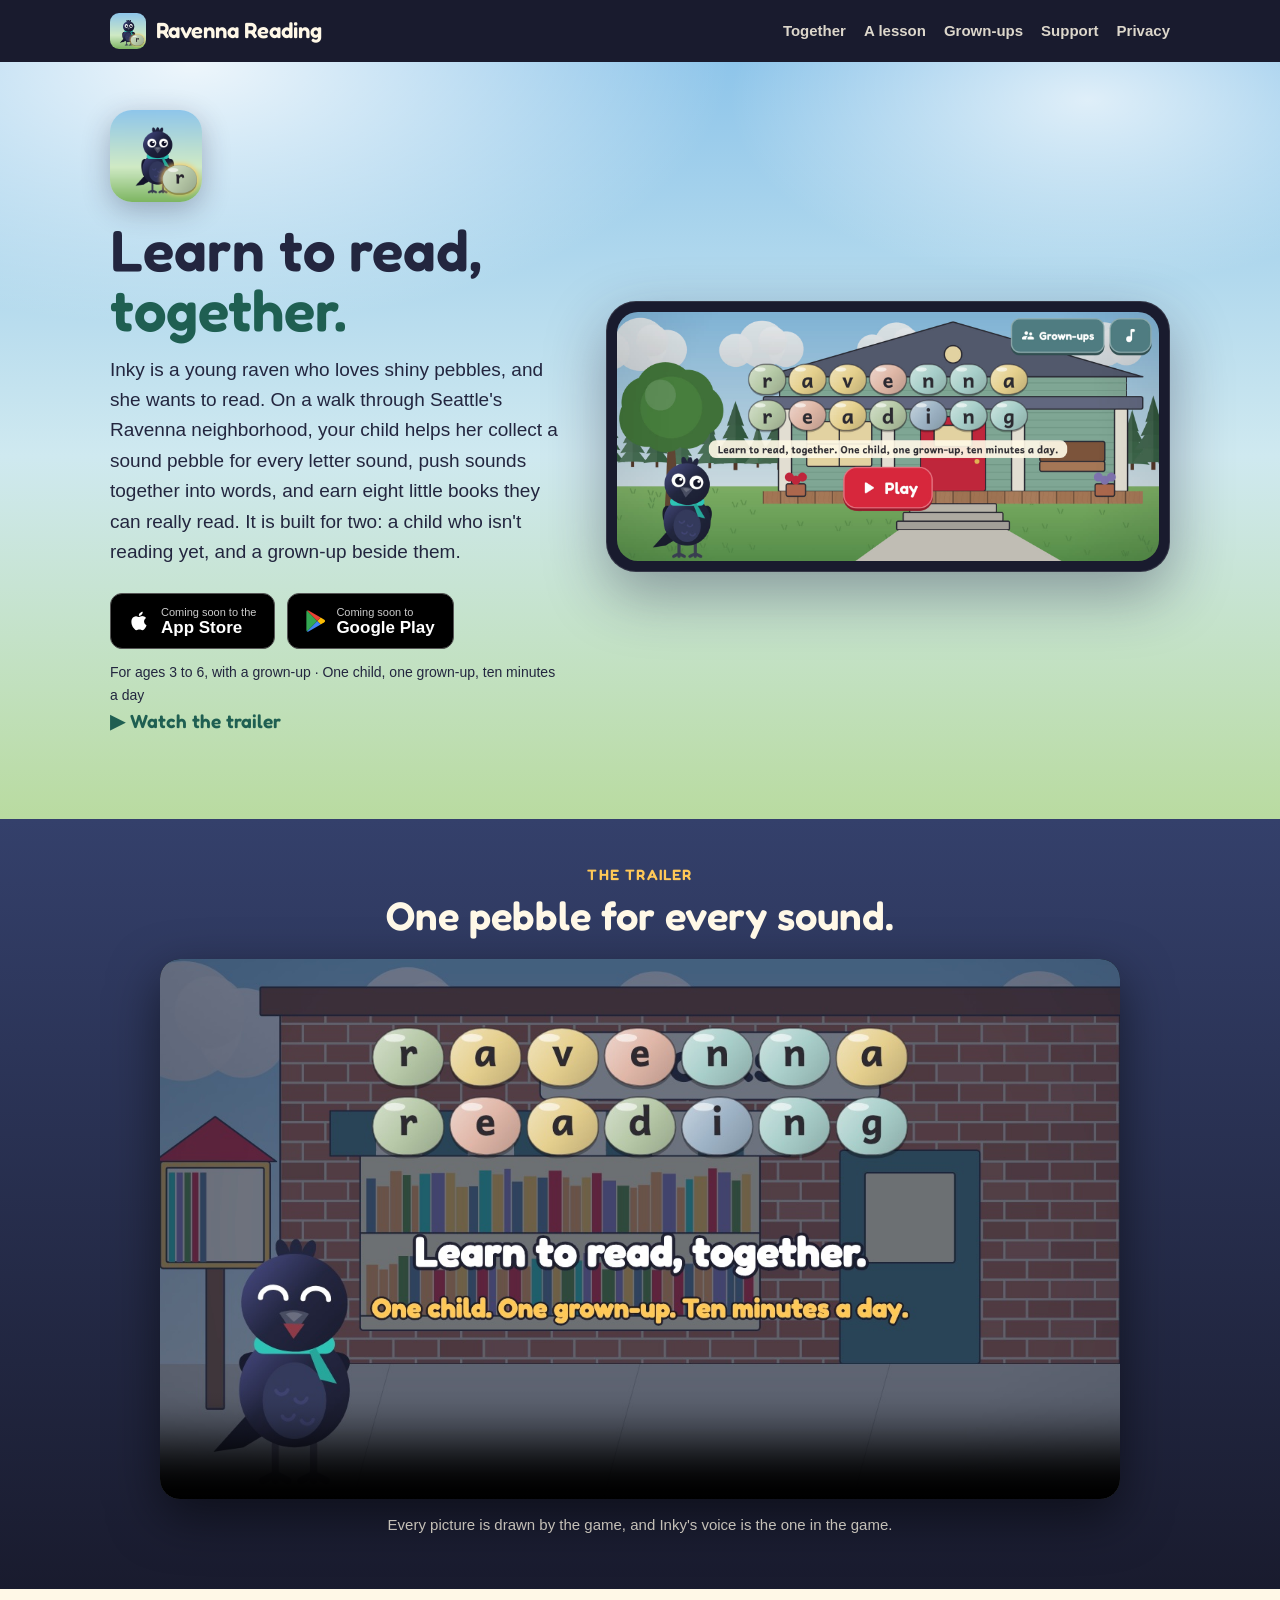
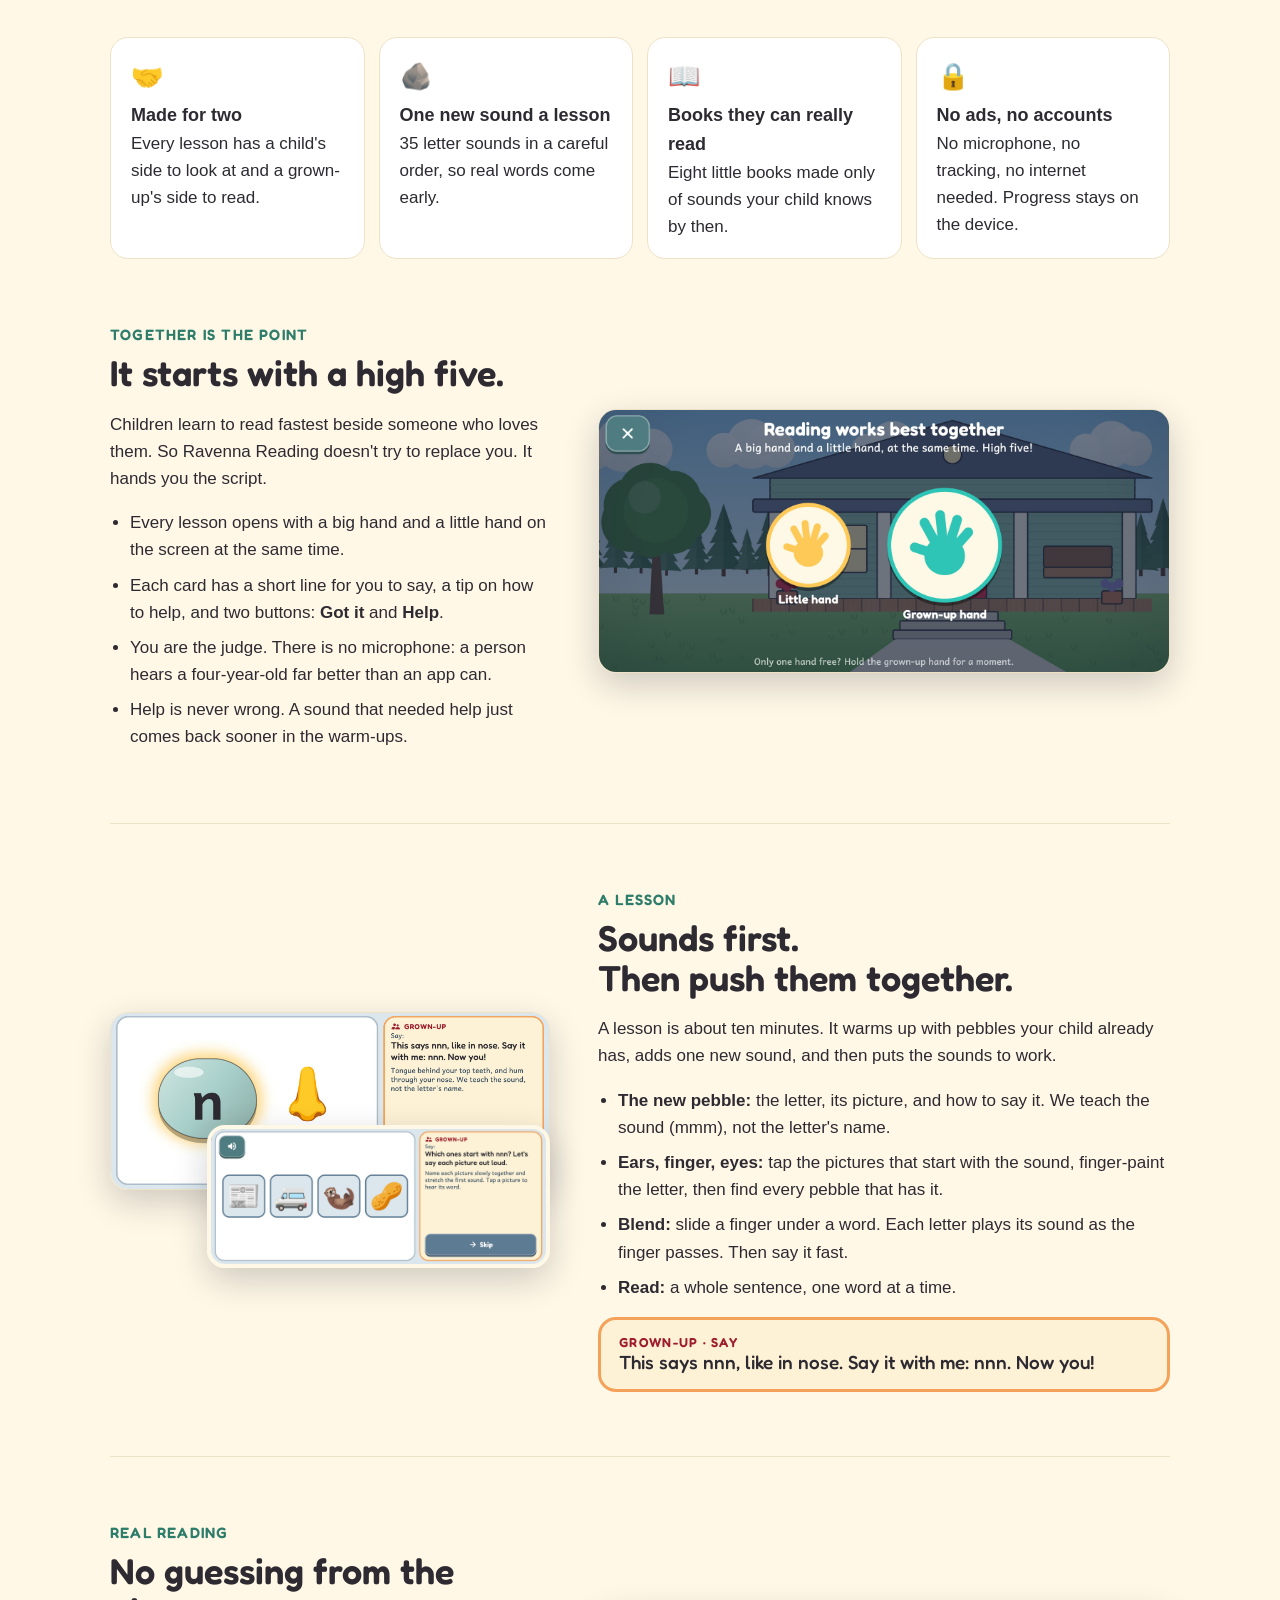
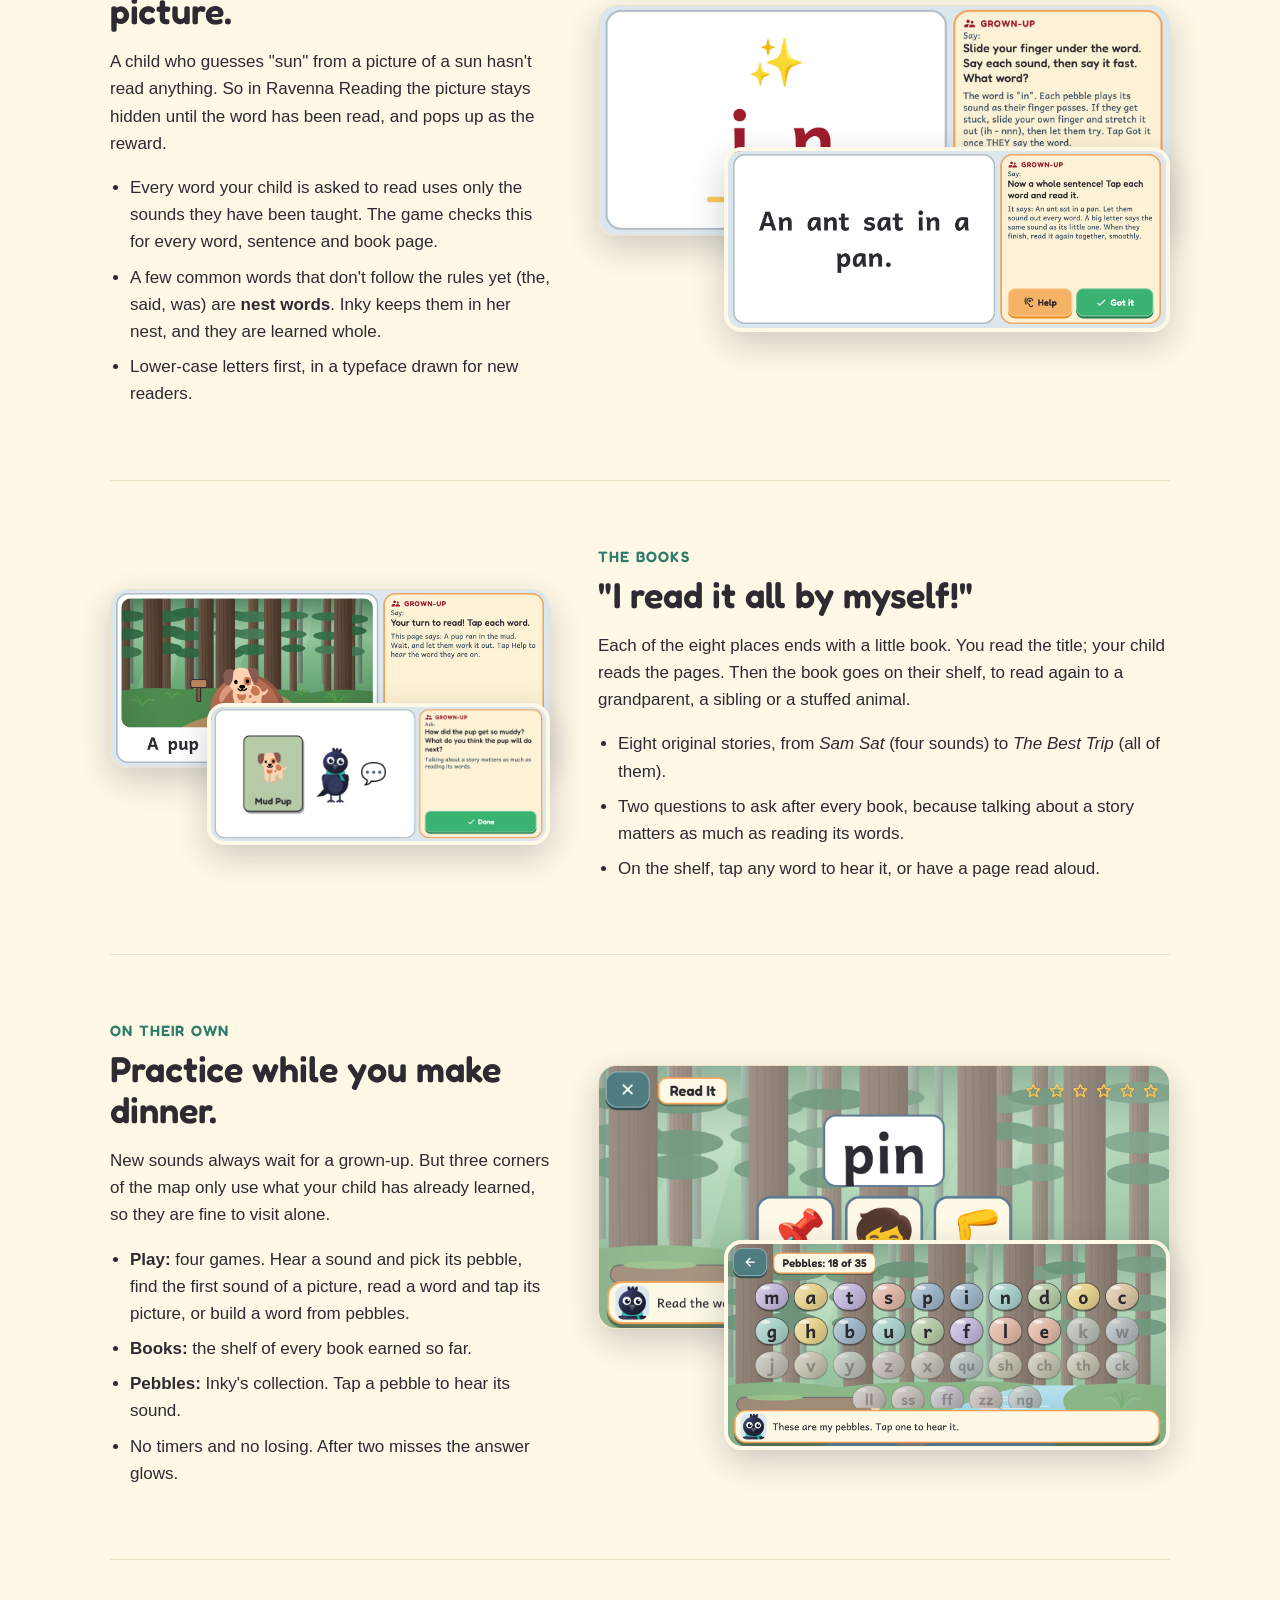
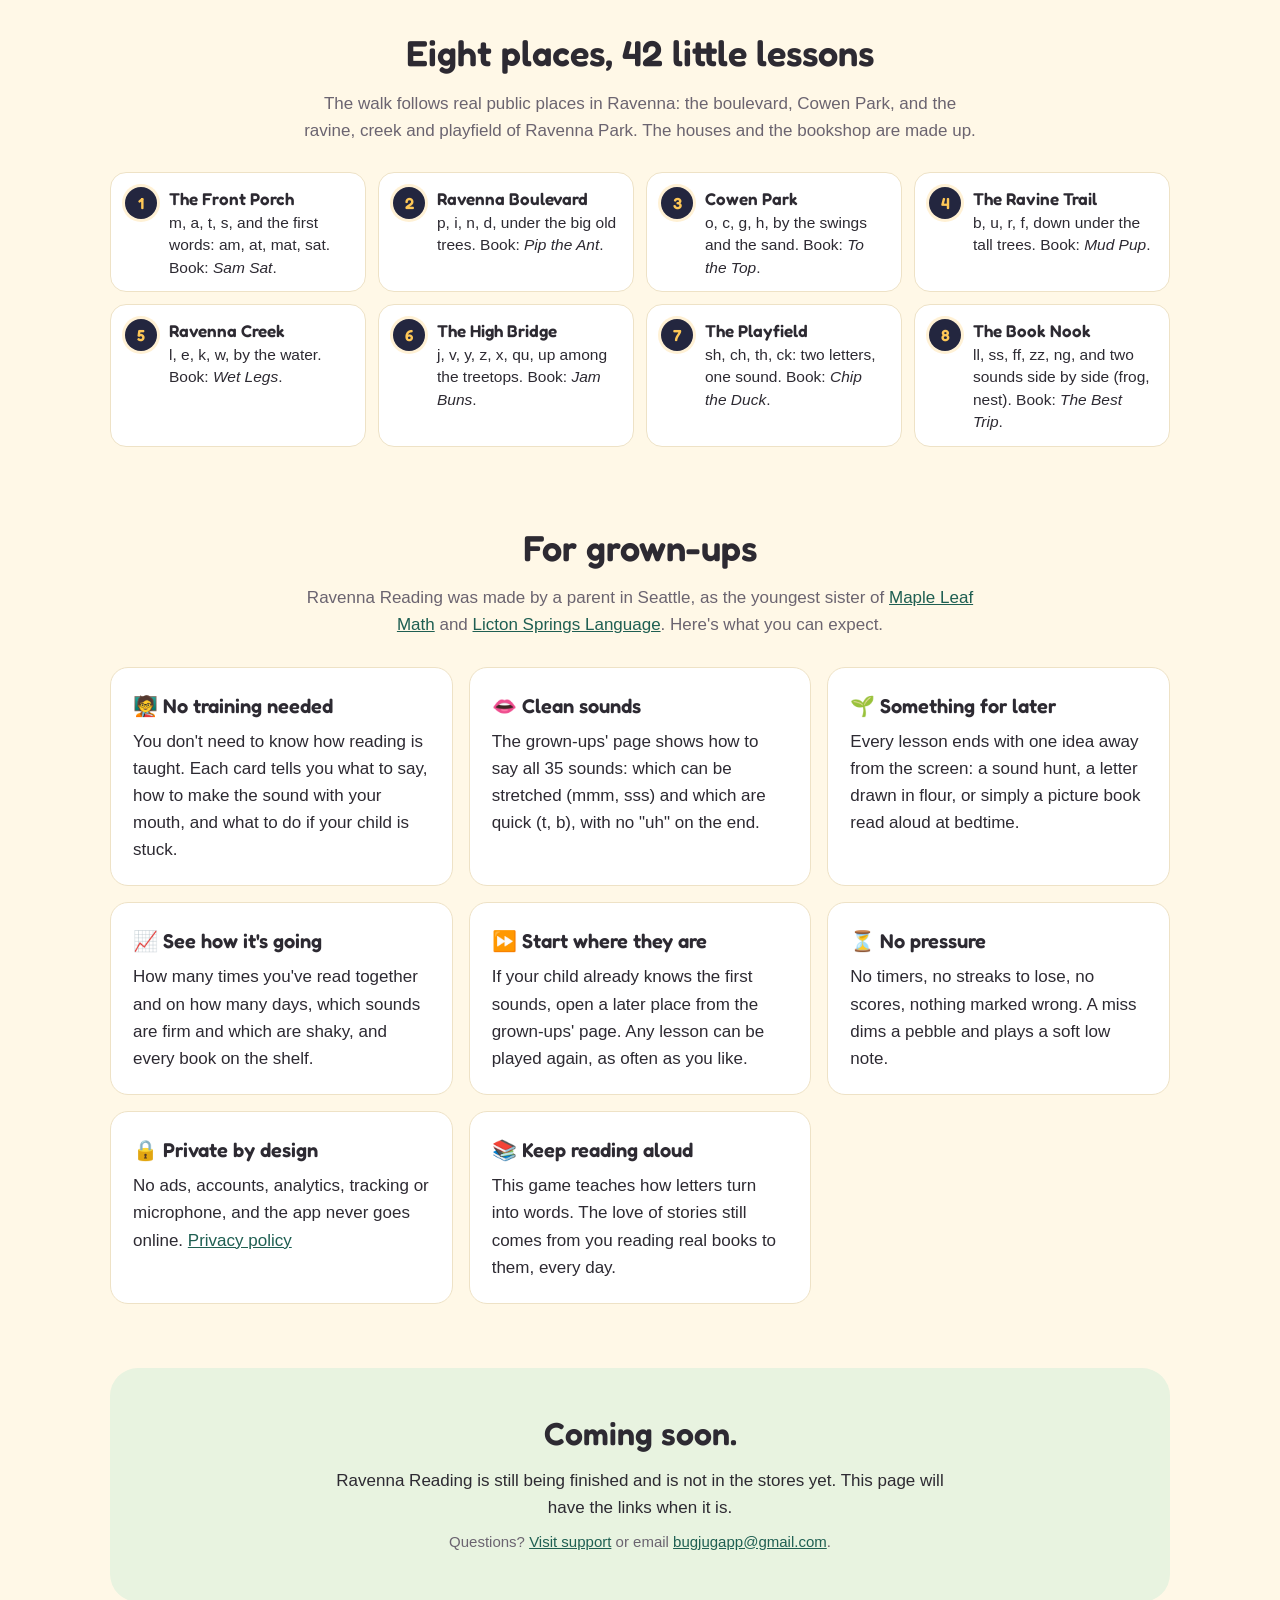
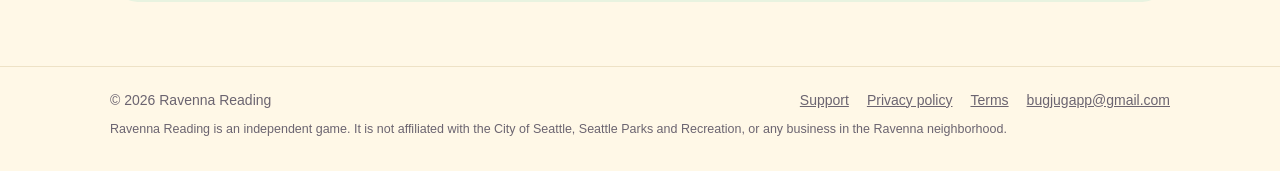
==== index.html @ 3fc5f6eb "The Ravenna Reading website: home, trailer, privacy and support Co-Authored-By: Claude Fable 5.2 <no" ====
<!DOCTYPE html>
<html lang="en">
<head>
  <meta charset="utf-8">
  <meta name="viewport" content="width=device-width, initial-scale=1">
  <title>Ravenna Reading: Learn to Read, Together</title>
  <meta name="description" content="A learn-to-read game for a little kid and a grown-up to play together. Help Inky the raven collect a sound pebble for every letter sound, blend sounds into words, and earn eight little books a new reader can really read. Ten minutes a day, no ads, no accounts, no microphone, no tracking. Coming soon for iPhone, iPad and Android.">
  <meta property="og:title" content="Ravenna Reading: Learn to Read, Together">
  <meta property="og:description" content="One child, one grown-up, ten minutes a day. Collect a sound pebble for every letter sound with Inky the raven, slide a finger under words to read them, and earn eight little books a new reader can really read.">
  <meta property="og:image" content="https://ravennareading.github.io/img/og.jpg">
  <meta property="og:url" content="https://ravennareading.github.io/">
  <meta name="twitter:card" content="summary_large_image">
  <meta name="theme-color" content="#191b2e">
  <link rel="icon" href="favicon.png">
  <link rel="apple-touch-icon" href="apple-touch-icon.png">
  <link rel="stylesheet" href="style.css">
</head>
<body>
<header class="bar">
  <div class="wrap">
    <a class="brand" href="./"><img src="img/icon.png" alt="">Ravenna Reading</a>
    <nav>
      <a class="wide" href="#together">Together</a>
      <a class="wide" href="#lesson">A lesson</a>
      <a class="wide" href="#grownups">Grown-ups</a>
      <a href="support.html">Support</a>
      <a href="privacy.html">Privacy</a>
    </nav>
  </div>
</header>

<section class="hero">
  <div class="wrap">
    <div>
      <img class="hero-icon" src="img/icon.png" alt="Ravenna Reading app icon: Inky, a young raven in a teal scarf, beside a glowing pebble with the letter r on it">
      <h1>Learn to read,<br><em>together.</em></h1>
      <p>Inky is a young raven who loves shiny pebbles, and she wants to read. On a walk through
        Seattle's Ravenna neighborhood, your child helps her collect a sound pebble for every letter
        sound, push sounds together into words, and earn eight little books they can really read.
        It is built for two: a child who isn't reading yet, and a grown-up beside them.</p>
      <div class="cta">
        <span class="badge" aria-label="Coming soon to the App Store">
          <svg width="22" height="22" viewBox="0 0 24 24" aria-hidden="true"><path fill="currentColor" d="M16.4 12.6c0-2.6 2.1-3.8 2.2-3.9-1.2-1.8-3.1-2-3.7-2-1.6-.2-3.1.9-3.9.9-.8 0-2-.9-3.3-.9-1.7 0-3.3 1-4.2 2.5-1.8 3.1-.5 7.7 1.3 10.2.9 1.2 1.9 2.6 3.2 2.6 1.3-.1 1.8-.8 3.3-.8 1.6 0 2 .8 3.3.8 1.4 0 2.3-1.3 3.1-2.5 1-1.4 1.4-2.8 1.4-2.9 0 0-2.7-1-2.7-4zM13.9 5c.7-.9 1.2-2 1-3.2-1 0-2.3.7-3 1.6-.7.8-1.2 2-1.1 3.1 1.2.1 2.3-.6 3.1-1.5z"/></svg>
          <span><small>Coming soon to the</small>App Store</span>
        </span>
        <span class="badge" aria-label="Coming soon to Google Play">
          <svg width="20" height="22" viewBox="0 0 20 22" aria-hidden="true"><path fill="#34a853" d="M1 .6 11.3 11 1 21.4c-.4-.2-.6-.6-.6-1.1V1.7C.4 1.2.6.8 1 .6z"/><path fill="#fbbc04" d="m14.7 7.6 3.6 2.1c1 .6 1 2 0 2.6l-3.6 2.1-3.4-3.4z"/><path fill="#4285f4" d="M11.3 11 14.7 14.4 2.5 21.4c-.5.3-1 .3-1.5 0z"/><path fill="#ea4335" d="M1 .6c.5-.3 1-.3 1.5 0l12.2 7-3.4 3.4z"/></svg>
          <span><small>Coming soon to</small>Google Play</span>
        </span>
        <span class="note">For ages 3 to 6, with a grown-up · One child, one grown-up, ten minutes a day</span>
      </div>
      <p class="watch"><a href="#trailer">▶ Watch the trailer</a></p>
    </div>
    <div class="device"><img src="img/title.jpg" alt="The title screen: Inky the raven on the lawn of a house with a deep front porch, the words ravenna reading spelled out in pebbles, and a Play button"></div>
  </div>
</section>

<section class="trailer" id="trailer" aria-labelledby="trailer-title">
  <div class="wrap">
    <p class="kicker">The trailer</p>
    <h2 id="trailer-title">One pebble for every sound.</h2>
    <video controls playsinline preload="none" poster="video/trailer-poster.jpg" width="1280" height="720"
      aria-label="A 42-second Ravenna Reading trailer: Inky the raven says hello on a front porch, a big hand and a little hand high five to start a lesson, a pebble with the letter m appears beside a moon, a finger slides under the word sun and a sun pops up, pebbles light up along a map of the neighborhood, Inky walks the ravine trail, the creek and the high bridge, a page of a little book is read word by word, and the title appears in pebbles in front of a bookshop.">
      <source src="video/trailer.mp4" type="video/mp4">
    </video>
    <p class="trailer-note">Every picture is drawn by the game, and Inky's voice is the one in the game.</p>
  </div>
</section>

<main class="wrap">
  <ul class="pills">
    <li><span class="e">🤝</span><strong>Made for two</strong>Every lesson has a child's side to look at and a grown-up's side to read.</li>
    <li><span class="e">🪨</span><strong>One new sound a lesson</strong>35 letter sounds in a careful order, so real words come early.</li>
    <li><span class="e">📖</span><strong>Books they can really read</strong>Eight little books made only of sounds your child knows by then.</li>
    <li><span class="e">🔒</span><strong>No ads, no accounts</strong>No microphone, no tracking, no internet needed. Progress stays on the device.</li>
  </ul>

  <div class="feature" id="together">
    <div>
      <p class="kicker">Together is the point</p>
      <h2>It starts with a high five.</h2>
      <p>Children learn to read fastest beside someone who loves them. So Ravenna Reading doesn't
        try to replace you. It hands you the script.</p>
      <ul>
        <li>Every lesson opens with a big hand and a little hand on the screen at the same time.</li>
        <li>Each card has a short line for you to say, a tip on how to help, and two buttons:
          <strong>Got it</strong> and <strong>Help</strong>.</li>
        <li>You are the judge. There is no microphone: a person hears a four-year-old far better
          than an app can.</li>
        <li>Help is never wrong. A sound that needed help just comes back sooner in the warm-ups.</li>
      </ul>
    </div>
    <figure>
      <img class="shot" src="img/high-five.jpg" alt="The high five screen: Reading works best together. A little hand pad and a bigger grown-up hand pad, to press at the same time" loading="lazy">
    </figure>
  </div>

  <div class="feature flip" id="lesson">
    <div>
      <p class="kicker">A lesson</p>
      <h2>Sounds first.<br>Then push them together.</h2>
      <p>A lesson is about ten minutes. It warms up with pebbles your child already has, adds one
        new sound, and then puts the sounds to work.</p>
      <ul>
        <li><strong>The new pebble:</strong> the letter, its picture, and how to say it. We teach
          the sound (mmm), not the letter's name.</li>
        <li><strong>Ears, finger, eyes:</strong> tap the pictures that start with the sound,
          finger-paint the letter, then find every pebble that has it.</li>
        <li><strong>Blend:</strong> slide a finger under a word. Each letter plays its sound as the
          finger passes. Then say it fast.</li>
        <li><strong>Read:</strong> a whole sentence, one word at a time.</li>
      </ul>
      <p class="say"><small>GROWN-UP · SAY</small><strong>This says nnn, like in nose. Say it with me: nnn. Now you!</strong></p>
    </div>
    <figure>
      <img class="shot" src="img/new-sound.jpg" alt="A new sound card: a big pebble with the letter n beside a picture of a nose, and the grown-up's panel with what to say" loading="lazy">
      <img class="shot small" src="img/listen.jpg" alt="A listening card: four pictures, a newspaper, a van, an otter and a peanut. Which ones start with nnn?" loading="lazy">
    </figure>
  </div>

  <div class="feature">
    <div>
      <p class="kicker">Real reading</p>
      <h2>No guessing from the picture.</h2>
      <p>A child who guesses "sun" from a picture of a sun hasn't read anything. So in Ravenna
        Reading the picture stays hidden until the word has been read, and pops up as the reward.</p>
      <ul>
        <li>Every word your child is asked to read uses only the sounds they have been taught. The
          game checks this for every word, sentence and book page.</li>
        <li>A few common words that don't follow the rules yet (the, said, was) are
          <strong>nest words</strong>. Inky keeps them in her nest, and they are learned whole.</li>
        <li>Lower-case letters first, in a typeface drawn for new readers.</li>
      </ul>
    </div>
    <figure>
      <img class="shot" src="img/blend.jpg" alt="A blending card: the word in, with a dot under each letter and an arrow to slide a finger along. The grown-up's panel says: Slide your finger under the word. Say each sound, then say it fast. What word?" loading="lazy">
      <img class="shot small" src="img/sentence.jpg" alt="A sentence card: An ant sat in a pan. Each word can be tapped as it is read" loading="lazy">
    </figure>
  </div>

  <div class="feature flip">
    <div>
      <p class="kicker">The books</p>
      <h2>"I read it all by myself!"</h2>
      <p>Each of the eight places ends with a little book. You read the title; your child reads
        the pages. Then the book goes on their shelf, to read again to a grandparent, a sibling or
        a stuffed animal.</p>
      <ul>
        <li>Eight original stories, from <em>Sam Sat</em> (four sounds) to <em>The Best Trip</em>
          (all of them).</li>
        <li>Two questions to ask after every book, because talking about a story matters as much
          as reading its words.</li>
        <li>On the shelf, tap any word to hear it, or have a page read aloud.</li>
      </ul>
    </div>
    <figure>
      <img class="shot" src="img/book.jpg" alt="A page of the book Mud Pup: a puppy on a muddy trail in the woods, with the words A pup ran in the mud" loading="lazy">
      <img class="shot small" src="img/talk.jpg" alt="After the book, questions for the grown-up to ask: How did the pup get so muddy? What do you think the pup will do next?" loading="lazy">
    </figure>
  </div>

  <div class="feature">
    <div>
      <p class="kicker">On their own</p>
      <h2>Practice while you make dinner.</h2>
      <p>New sounds always wait for a grown-up. But three corners of the map only use what your
        child has already learned, so they are fine to visit alone.</p>
      <ul>
        <li><strong>Play:</strong> four games. Hear a sound and pick its pebble, find the first
          sound of a picture, read a word and tap its picture, or build a word from pebbles.</li>
        <li><strong>Books:</strong> the shelf of every book earned so far.</li>
        <li><strong>Pebbles:</strong> Inky's collection. Tap a pebble to hear its sound.</li>
        <li>No timers and no losing. After two misses the answer glows.</li>
      </ul>
    </div>
    <figure>
      <img class="shot" src="img/read-it.jpg" alt="The Read It game: the word pin, and three pictures to choose from" loading="lazy">
      <img class="shot small" src="img/pebbles.jpg" alt="Inky's pebbles: 18 of 35 collected, each a smooth stone with a letter on it" loading="lazy">
    </figure>
  </div>

  <section class="chapters" id="places">
    <h2>Eight places, 42 little lessons</h2>
    <p>The walk follows real public places in Ravenna: the boulevard, Cowen Park, and the ravine,
      creek and playfield of Ravenna Park. The houses and the bookshop are made up.</p>
    <ol>
      <li><strong>The Front Porch</strong>m, a, t, s, and the first words: am, at, mat, sat. Book: <em>Sam Sat</em>.</li>
      <li><strong>Ravenna Boulevard</strong>p, i, n, d, under the big old trees. Book: <em>Pip the Ant</em>.</li>
      <li><strong>Cowen Park</strong>o, c, g, h, by the swings and the sand. Book: <em>To the Top</em>.</li>
      <li><strong>The Ravine Trail</strong>b, u, r, f, down under the tall trees. Book: <em>Mud Pup</em>.</li>
      <li><strong>Ravenna Creek</strong>l, e, k, w, by the water. Book: <em>Wet Legs</em>.</li>
      <li><strong>The High Bridge</strong>j, v, y, z, x, qu, up among the treetops. Book: <em>Jam Buns</em>.</li>
      <li><strong>The Playfield</strong>sh, ch, th, ck: two letters, one sound. Book: <em>Chip the Duck</em>.</li>
      <li><strong>The Book Nook</strong>ll, ss, ff, zz, ng, and two sounds side by side (frog, nest). Book: <em>The Best Trip</em>.</li>
    </ol>
  </section>

  <section class="grownups" id="grownups">
    <h2>For grown-ups</h2>
    <p>Ravenna Reading was made by a parent in Seattle, as the youngest sister of
      <a href="https://mapleleafmath.github.io/">Maple Leaf Math</a> and
      <a href="https://lictonspringslanguage.github.io/">Licton Springs Language</a>.
      Here's what you can expect.</p>
    <div class="cards">
      <div class="card">
        <h3>🧑‍🏫 No training needed</h3>
        <p>You don't need to know how reading is taught. Each card tells you what to say, how to
          make the sound with your mouth, and what to do if your child is stuck.</p>
      </div>
      <div class="card">
        <h3>👄 Clean sounds</h3>
        <p>The grown-ups' page shows how to say all 35 sounds: which can be stretched (mmm, sss)
          and which are quick (t, b), with no "uh" on the end.</p>
      </div>
      <div class="card">
        <h3>🌱 Something for later</h3>
        <p>Every lesson ends with one idea away from the screen: a sound hunt, a letter drawn in
          flour, or simply a picture book read aloud at bedtime.</p>
      </div>
      <div class="card">
        <h3>📈 See how it's going</h3>
        <p>How many times you've read together and on how many days, which sounds are firm and
          which are shaky, and every book on the shelf.</p>
      </div>
      <div class="card">
        <h3>⏩ Start where they are</h3>
        <p>If your child already knows the first sounds, open a later place from the grown-ups'
          page. Any lesson can be played again, as often as you like.</p>
      </div>
      <div class="card">
        <h3>⏳ No pressure</h3>
        <p>No timers, no streaks to lose, no scores, nothing marked wrong. A miss dims a pebble
          and plays a soft low note.</p>
      </div>
      <div class="card">
        <h3>🔒 Private by design</h3>
        <p>No ads, accounts, analytics, tracking or microphone, and the app never goes online.
          <a href="privacy.html">Privacy policy</a></p>
      </div>
      <div class="card">
        <h3>📚 Keep reading aloud</h3>
        <p>This game teaches how letters turn into words. The love of stories still comes from
          you reading real books to them, every day.</p>
      </div>
    </div>
  </section>

  <div class="closing">
    <h2>Coming soon.</h2>
    <p>Ravenna Reading is still being finished and is not in the stores yet. This page will have
      the links when it is.</p>
    <p class="meta">Questions? <a href="support.html">Visit support</a> or email
      <a href="mailto:bugjugapp@gmail.com">bugjugapp@gmail.com</a>.</p>
  </div>
</main>

<footer>
  <div class="wrap">
    <span>© 2026 Ravenna Reading</span>
    <nav>
      <a href="support.html">Support</a>
      <a href="privacy.html">Privacy policy</a>
      <a href="support.html#terms">Terms</a>
      <a href="mailto:bugjugapp@gmail.com">bugjugapp@gmail.com</a>
    </nav>
    <span class="fine">Ravenna Reading is an independent game. It is not affiliated with the City of
      Seattle, Seattle Parks and Recreation, or any business in the Ravenna neighborhood.</span>
  </div>
</footer>
</body>
</html>
---- style.css ----
/* Ravenna Reading: park-day sky and grass, raven indigo, creek-pebble pastels and Inky's teal scarf. */
@font-face {
  font-family: "Fredoka";
  src: url(fonts/Fredoka-Variable.ttf) format("truetype");
  font-weight: 300 700;
  font-display: swap;
}
:root {
  --night: #23263f;
  --night-deep: #191b2e;
  --dusk: #34406b;
  --porch: #ffc857;
  --flame: #f08a3c;
  --mud: #2e7d6b;
  --mud-dark: #1f5f52;
  --bg: #fff8e7;
  --card: #ffffff;
  --ink: #2d2a32;
  --muted: #6b6470;
  --soft: #e8f3e0;
  --line: #eee2c6;
  --link: #1f5f52;
}
@media (prefers-color-scheme: dark) {
  :root {
    --bg: #14172a;
    --card: #1d2138;
    --ink: #f3ecdc;
    --muted: #aeb3c6;
    --soft: #1f2a3a;
    --line: #2c3252;
    --link: #7fd8c6;
  }
}
* { box-sizing: border-box; }
html { -webkit-text-size-adjust: 100%; scroll-behavior: smooth; }
@media (prefers-reduced-motion: reduce) { html { scroll-behavior: auto; } }
body {
  margin: 0;
  background: var(--bg);
  color: var(--ink);
  font: 17px/1.6 ui-rounded, "SF Pro Rounded", -apple-system, BlinkMacSystemFont, "Segoe UI", Roboto, Helvetica, Arial, sans-serif;
}
h1, h2, h3, .brand, .kicker { font-family: "Fredoka", ui-rounded, sans-serif; }
img { max-width: 100%; display: block; }
a { color: var(--link); }
.wrap { max-width: 1100px; margin: 0 auto; padding: 0 20px; }

/* Top bar */
.bar { background: var(--night-deep); color: #fff8e7; }
.bar .wrap { display: flex; align-items: center; justify-content: space-between; gap: 12px; height: 62px; }
.brand { display: flex; align-items: center; gap: 10px; color: #fff8e7; text-decoration: none; font-weight: 600; font-size: 22px; }
.brand img { width: 36px; height: 36px; border-radius: 9px; }
.bar nav { display: flex; gap: 18px; font-size: 15px; }
.bar nav a { color: #fff8e7; opacity: .85; text-decoration: none; font-weight: 600; }
.bar nav a:hover { opacity: 1; text-decoration: underline; }

/* Hero: a bright day in the park */
.hero {
  color: #23263f; padding: 48px 0 56px; overflow: hidden; position: relative; isolation: isolate;
  background:
    radial-gradient(60% 50% at 15% 0%, rgba(255,255,255,.85), transparent 70%),
    radial-gradient(40% 35% at 85% 5%, rgba(255,255,255,.7), transparent 70%),
    linear-gradient(180deg, #8ec5ea 0%, #cfe9f0 52%, #b9dba0 100%);
}
.hero .wrap { display: grid; grid-template-columns: 1fr 1.25fr; gap: 44px; align-items: center; }
.hero-icon { width: 92px; height: 92px; border-radius: 22px; box-shadow: 0 8px 28px rgba(35,38,63,.3); margin-bottom: 18px; }
.hero h1 { font-size: clamp(38px, 5.6vw, 58px); line-height: 1.04; margin: 0 0 14px; font-weight: 600; }
.hero h1 em { font-style: normal; color: #1f5f52; }
.hero p { font-size: 19px; margin: 0 0 26px; max-width: 32em; }
.cta { display: flex; flex-wrap: wrap; gap: 12px; align-items: center; }
.badge {
  display: inline-flex; align-items: center; gap: 10px; background: #000; color: #fff; min-height: 56px;
  border: 1px solid #555; border-radius: 12px; padding: 9px 18px; text-decoration: none; font-weight: 700;
}
.badge small { display: block; font-size: 11px; font-weight: 500; opacity: .8; line-height: 1.1; }
.badge span { line-height: 1.15; }
.note { font-size: 14px; flex-basis: 100%; }
.device {
  background: #191b2e; border-radius: 30px; padding: 10px; box-shadow: 0 22px 60px rgba(35,38,63,.4);
  border: 1px solid rgba(255,255,255,.12);
}
.device img { border-radius: 21px; width: 100%; }

/* Pills */
.pills { list-style: none; padding: 0; margin: 48px 0 0; display: grid; grid-template-columns: repeat(auto-fit, minmax(220px, 1fr)); gap: 14px; }
.pills li { background: var(--card); border: 1px solid var(--line); border-radius: 18px; padding: 18px 20px; }
.pills strong { display: block; font-size: 18px; }
.pills .e { font-size: 26px; display: block; margin-bottom: 4px; }

/* Feature rows: copy beside one landscape screenshot */
.feature { display: grid; grid-template-columns: 1fr 1.3fr; gap: 48px; align-items: center; padding: 64px 0; border-bottom: 1px solid var(--line); }
.feature.flip > figure { order: -1; }
.feature h2 { font-size: 36px; line-height: 1.12; margin: 0 0 12px; font-weight: 600; }
.kicker { color: var(--mud); font-weight: 600; letter-spacing: .08em; text-transform: uppercase; font-size: 15px; margin: 0 0 6px; }
@media (prefers-color-scheme: dark) { .kicker { color: var(--porch); } }
.feature ul { padding-left: 20px; margin: 12px 0 0; }
.feature li { margin-bottom: 8px; }
.feature figure { margin: 0; display: grid; gap: 14px; }
.shot { border-radius: 18px; border: 1px solid var(--line); box-shadow: 0 12px 34px rgba(13,20,36,.2); width: 100%; }
.shot.small { width: 78%; justify-self: end; margin-top: -18%; position: relative; border: 4px solid var(--bg); }

/* Places: one pebble per stop on the walk */
.chapters { padding: 64px 0 8px; }
.chapters h2 { font-size: 36px; margin: 0 0 8px; font-weight: 600; text-align: center; }
.chapters > p { text-align: center; max-width: 40em; margin: 0 auto 28px; color: var(--muted); }
.chapters ol { list-style: none; padding: 0; margin: 0; display: grid; grid-template-columns: repeat(auto-fit, minmax(230px, 1fr)); gap: 12px; counter-reset: ch; }
.chapters li { counter-increment: ch; background: var(--card); border: 1px solid var(--line); border-radius: 16px; padding: 14px 16px 12px 58px; position: relative; font-size: 15.5px; line-height: 1.45; }
.chapters li::before {
  content: counter(ch); position: absolute; left: 14px; top: 14px; width: 32px; height: 32px; border-radius: 50%;
  display: grid; place-items: center; font: 600 16px "Fredoka", ui-rounded, sans-serif;
  background: var(--night); color: var(--porch); box-shadow: 0 0 0 3px rgba(255,200,87,.25);
}
.chapters strong { display: block; font-family: "Fredoka", ui-rounded, sans-serif; font-weight: 600; font-size: 17px; }
.chapters .free { font-size: 12px; font-weight: 700; letter-spacing: .04em; text-transform: uppercase; color: var(--mud); margin-left: 4px; }
@media (prefers-color-scheme: dark) { .chapters .free { color: var(--porch); } }

/* Trailer: a raven-feather band under the hero */
.watch { margin: 18px 0 0; font-family: "Fredoka", ui-rounded, sans-serif; font-weight: 600; font-size: 18px; }
.watch a { color: #1f5f52; text-decoration: none; }
.watch a:hover { text-decoration: underline; }
.trailer { background: linear-gradient(180deg, var(--dusk) 0%, var(--night-deep) 100%); color: #fff8e7; padding: 44px 0 52px; text-align: center; }
.trailer .kicker { color: var(--porch); margin: 0 0 6px; }
.trailer h2 { font-size: clamp(28px, 4vw, 40px); line-height: 1.1; margin: 0 0 22px; font-weight: 600; }
.trailer video { width: 100%; max-width: 960px; height: auto; aspect-ratio: 16 / 9; margin: 0 auto; display: block; border-radius: 20px; background: #000; box-shadow: 0 18px 50px rgba(0,0,0,.5); }
.trailer-note { margin: 14px auto 0; font-size: 15px; opacity: .75; }

/* Grown-ups */
.grownups { padding: 64px 0 24px; }
.grownups h2 { font-size: 36px; margin: 0 0 8px; font-weight: 600; text-align: center; }
.grownups > p { text-align: center; max-width: 40em; margin: 0 auto 28px; color: var(--muted); }
.cards { display: grid; grid-template-columns: repeat(auto-fit, minmax(280px, 1fr)); gap: 16px; }
.card { background: var(--card); border: 1px solid var(--line); border-radius: 18px; padding: 22px 22px 10px; }
.card h3 { margin: 0 0 6px; font-size: 20px; font-weight: 600; }
.card p { margin: 0 0 12px; }

/* Closing */
.closing { background: var(--soft); border-radius: 28px; padding: 40px 28px; text-align: center; margin: 40px 0 64px; }
.closing h2 { font-size: 32px; margin: 0 0 8px; font-weight: 600; }
.closing p { margin: 0 auto 8px; max-width: 38em; }
.meta { color: var(--muted); font-size: 15px; margin: 0 0 12px; }

/* Document pages */
.doc { max-width: 780px; margin: 0 auto; padding: 40px 20px 64px; }
.doc h1 { font-size: 42px; margin: 0 0 4px; font-weight: 600; }
.doc section { background: var(--card); border: 1px solid var(--line); border-radius: 18px; padding: 26px 26px 14px; margin: 24px 0; }
.doc h2 { font-size: 25px; margin: 0 0 6px; font-weight: 600; }
.doc h3 { font-size: 18px; margin: 20px 0 4px; font-weight: 600; }
.doc p, .doc ul, .doc ol { margin: 0 0 14px; }
.doc ul, .doc ol { padding-left: 22px; }
.doc li { margin-bottom: 4px; }

footer { border-top: 1px solid var(--line); color: var(--muted); font-size: 14px; }
footer .wrap { display: flex; flex-wrap: wrap; gap: 8px 20px; justify-content: space-between; padding-top: 22px; padding-bottom: 32px; }
footer nav { display: flex; flex-wrap: wrap; gap: 6px 18px; }
footer a { color: var(--muted); }
.fine { flex-basis: 100%; font-size: 12.5px; }

@media (max-width: 820px) {
  .bar nav { gap: 12px; font-size: 14px; }
  .bar nav .wide { display: none; }
  .hero { padding: 32px 0 40px; }
  .hero .wrap { grid-template-columns: 1fr; gap: 28px; }
  .device { border-radius: 20px; padding: 6px; }
  .device img { border-radius: 15px; }
  .feature { grid-template-columns: 1fr; gap: 24px; padding: 44px 0; }
  .feature.flip > figure { order: 0; }
  .feature h2, .grownups h2, .chapters h2 { font-size: 29px; }
  .doc section { padding: 20px 18px 8px; }
}
@media (max-width: 440px) {
  .wrap { padding: 0 16px; }
  .brand { font-size: 15.5px; white-space: nowrap; gap: 7px; }
  .brand img { width: 28px; height: 28px; border-radius: 7px; }
  .bar nav { gap: 10px; font-size: 13px; }
}

/* The grown-up's script, quoted as it appears in the game */
.say { background: #fdf1d6; color: #2d2a32; border: 3px solid #f4a259; border-radius: 18px; padding: 14px 18px; margin: 16px 0 0; }
.say small { display: block; font: 600 13px "Fredoka", ui-rounded, sans-serif; letter-spacing: .1em; color: #9e1b2c; }
.say strong { font-family: "Fredoka", ui-rounded, sans-serif; font-weight: 500; font-size: 19px; line-height: 1.3; display: block; }
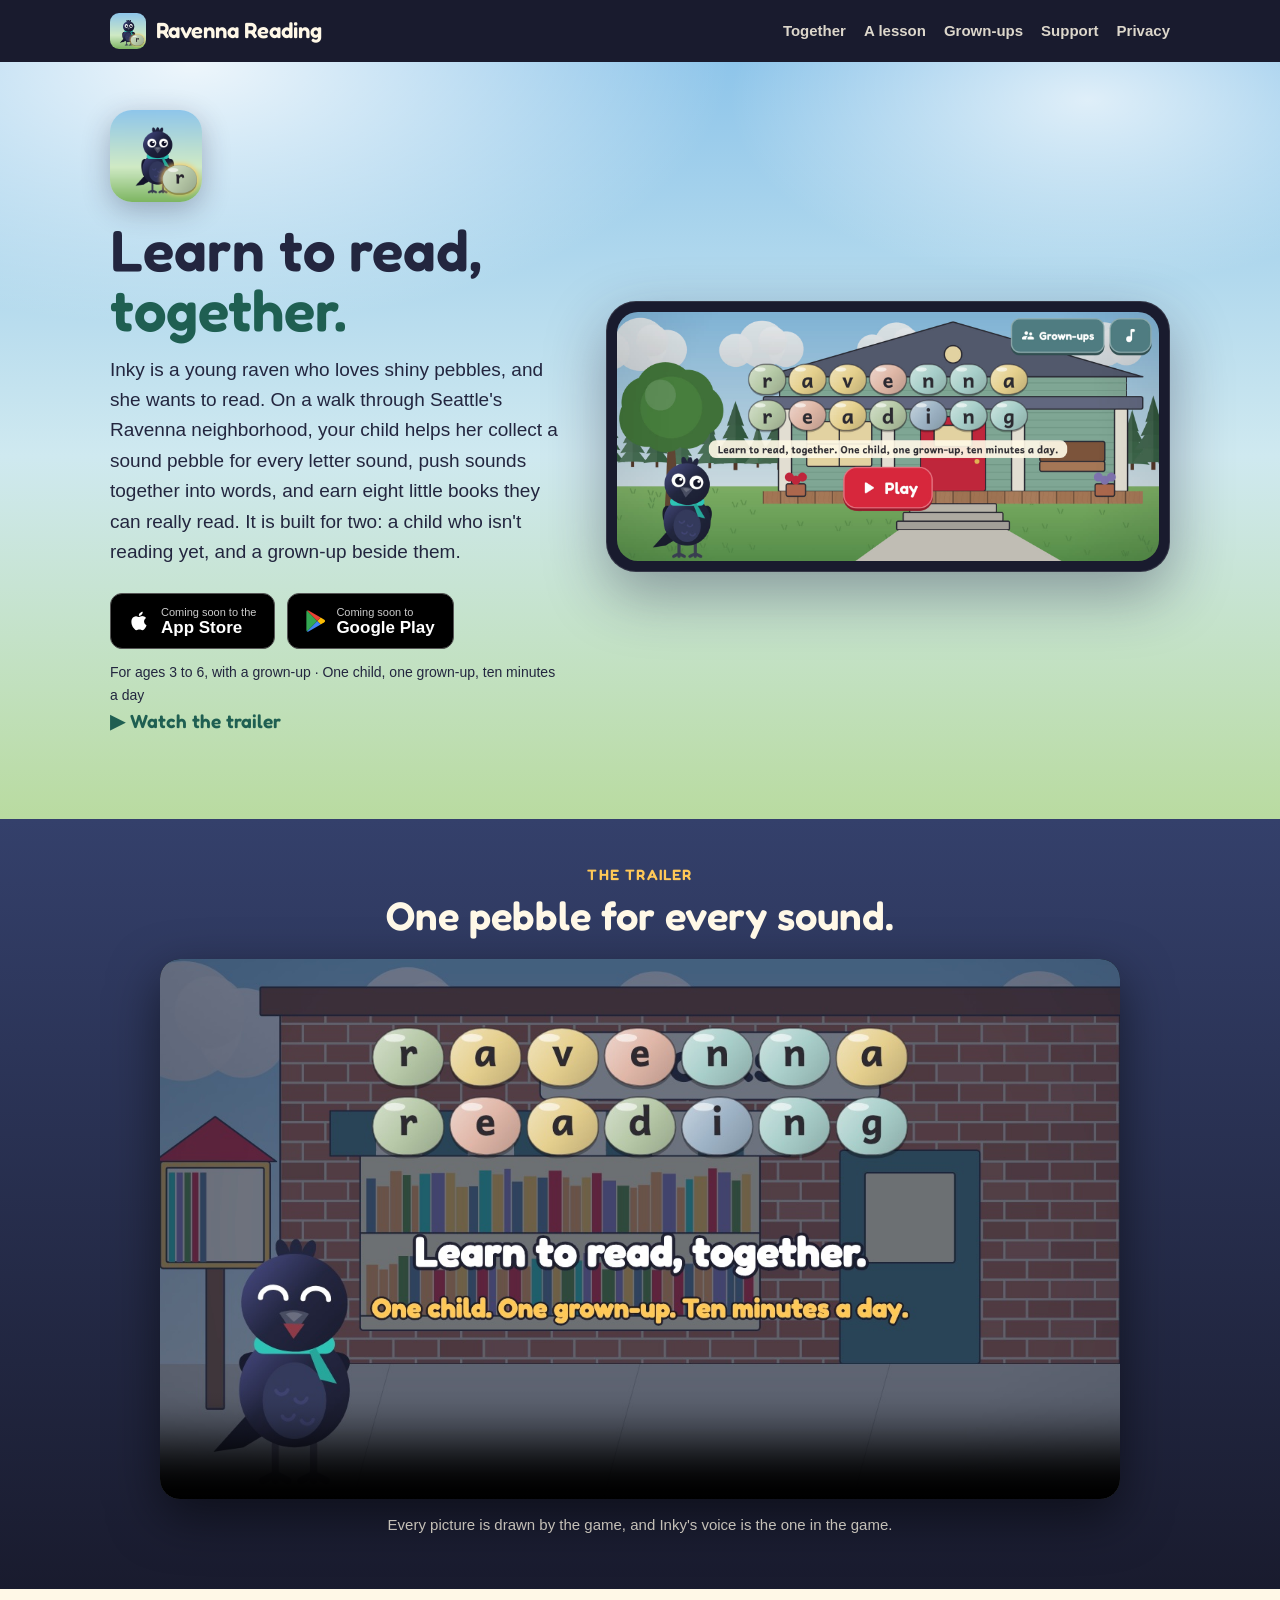
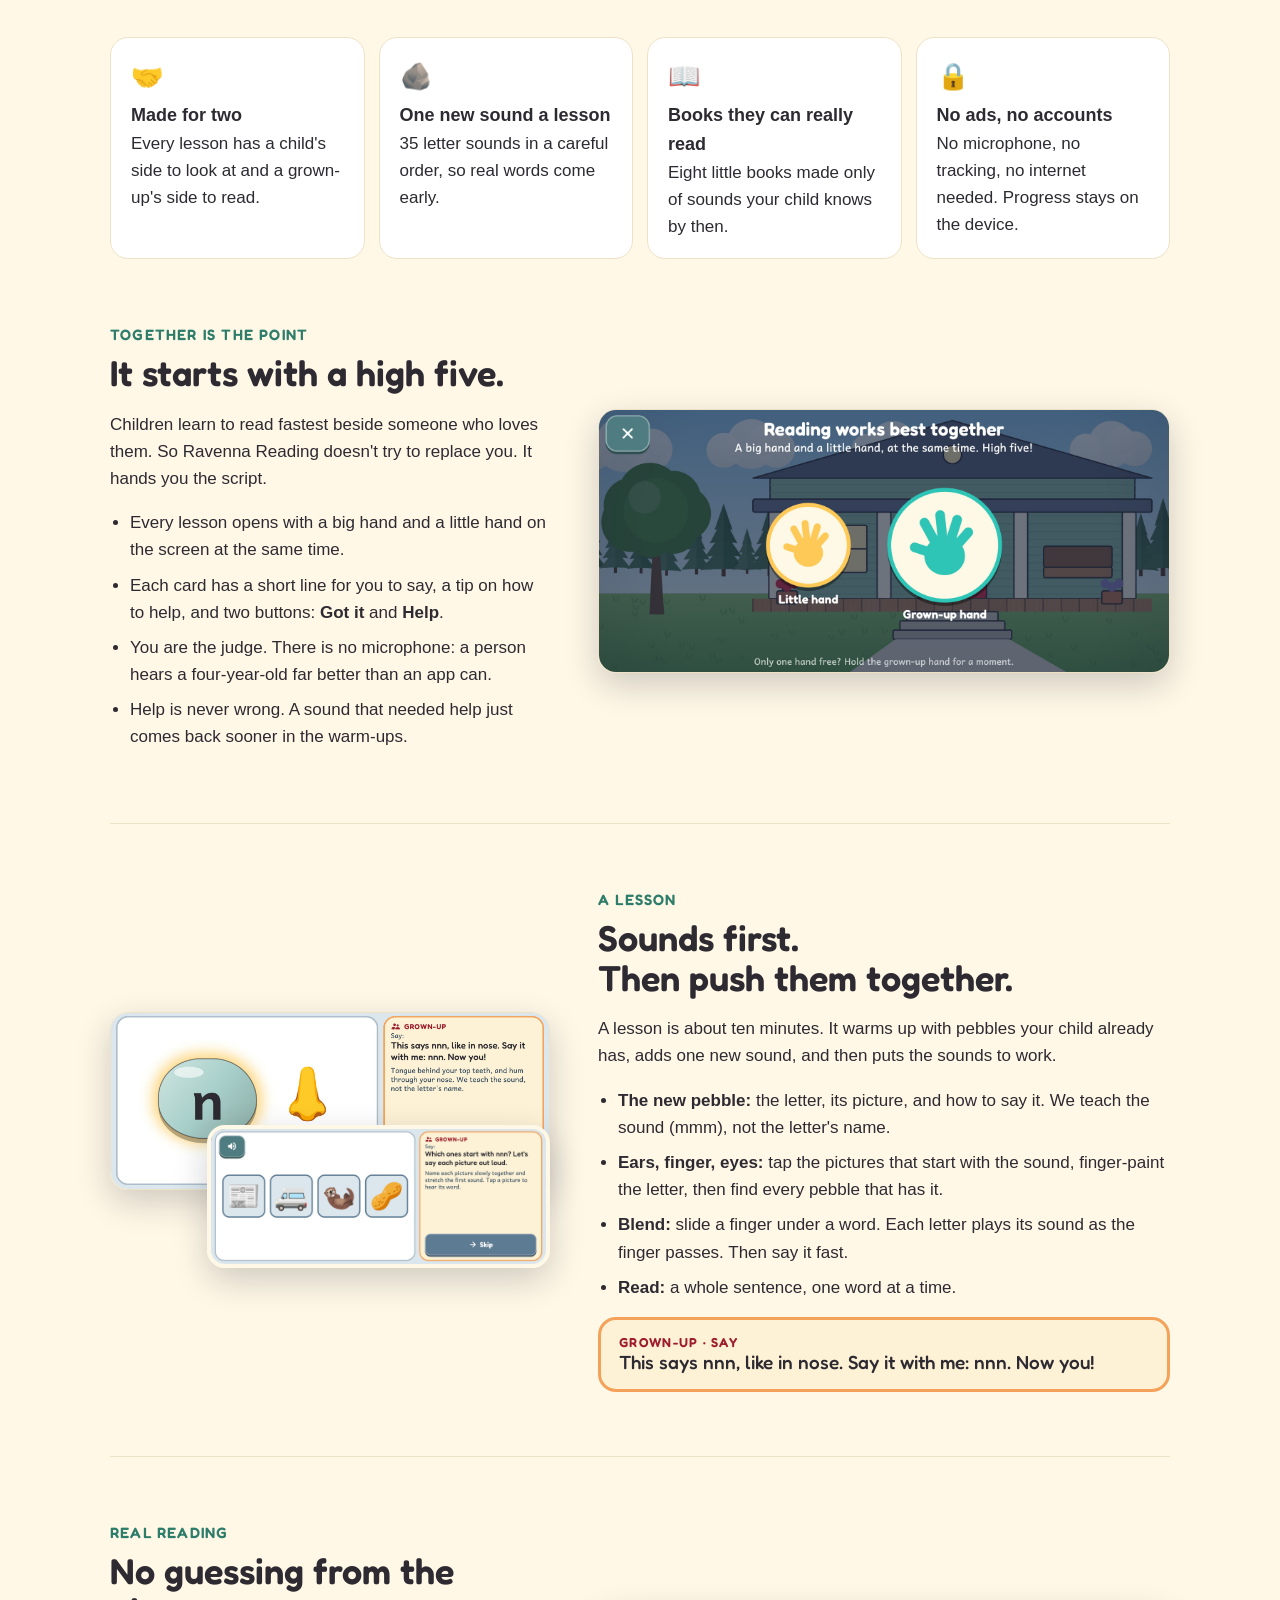
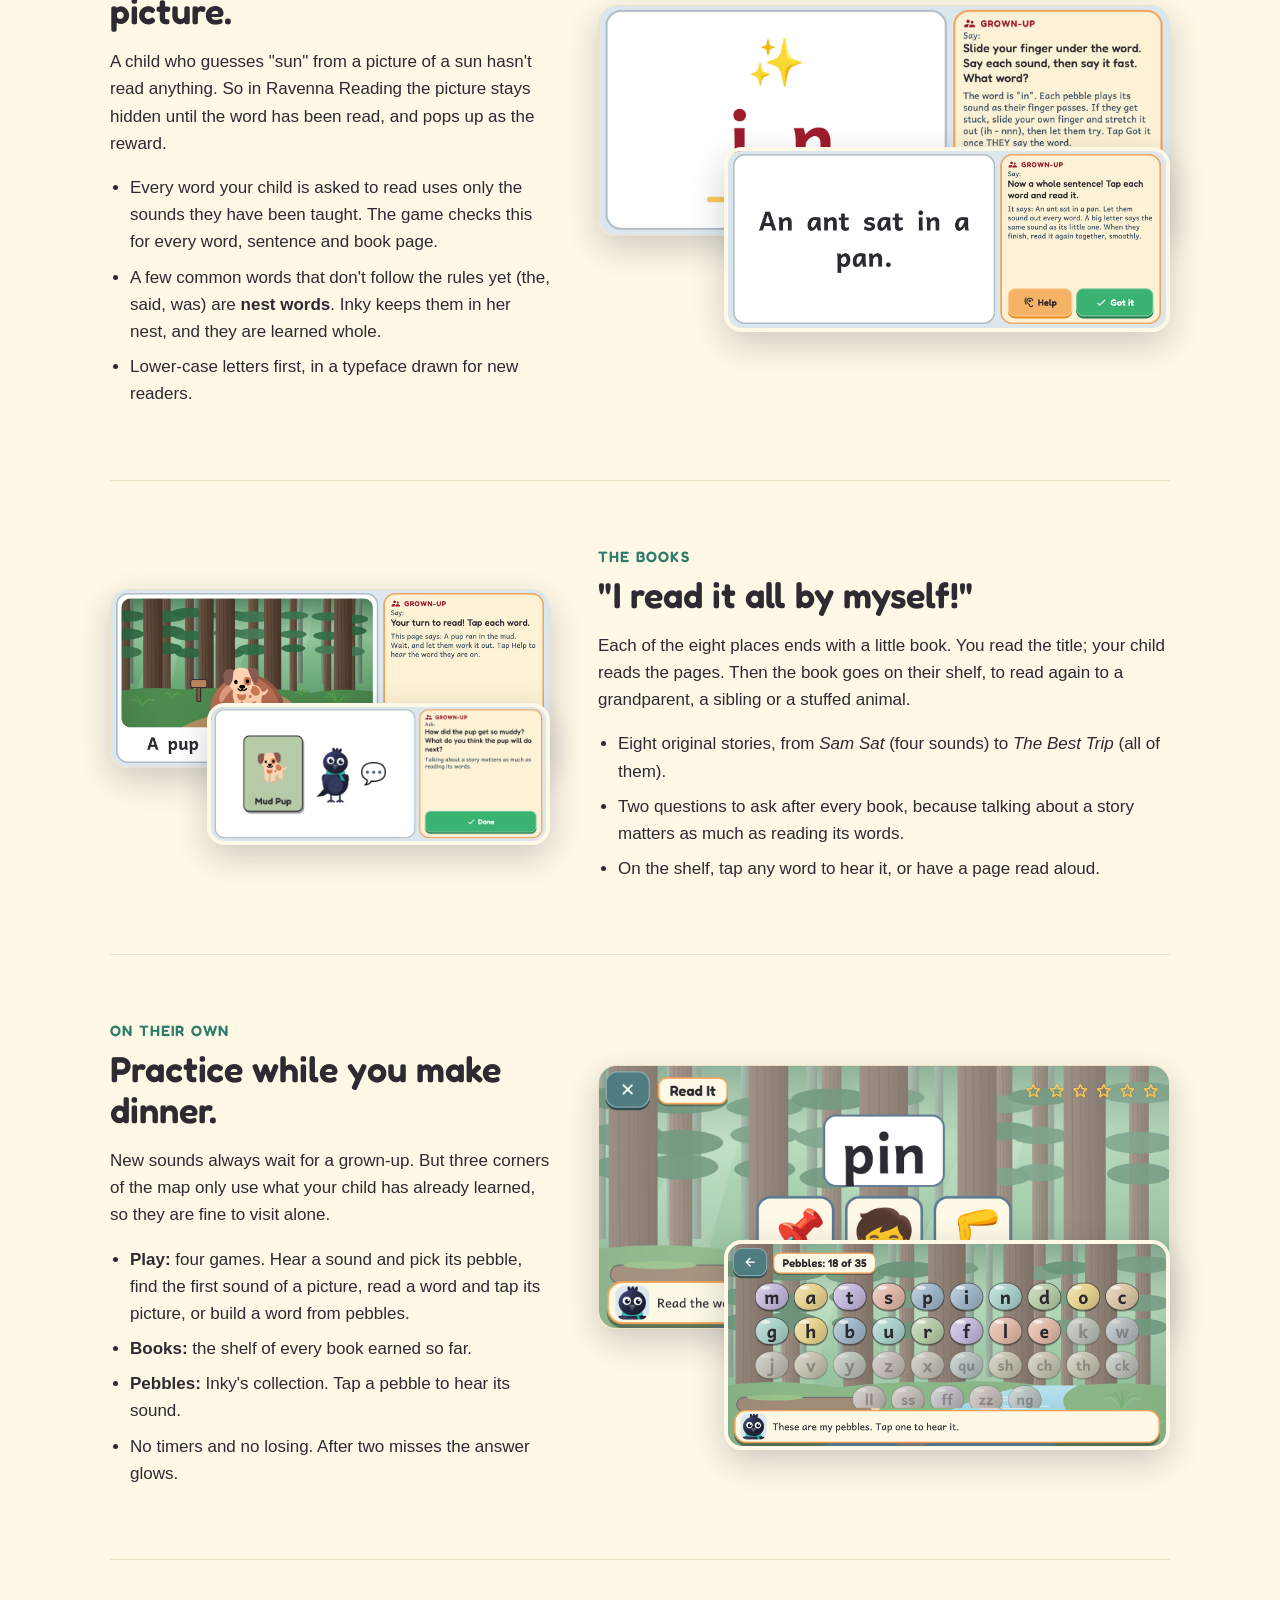
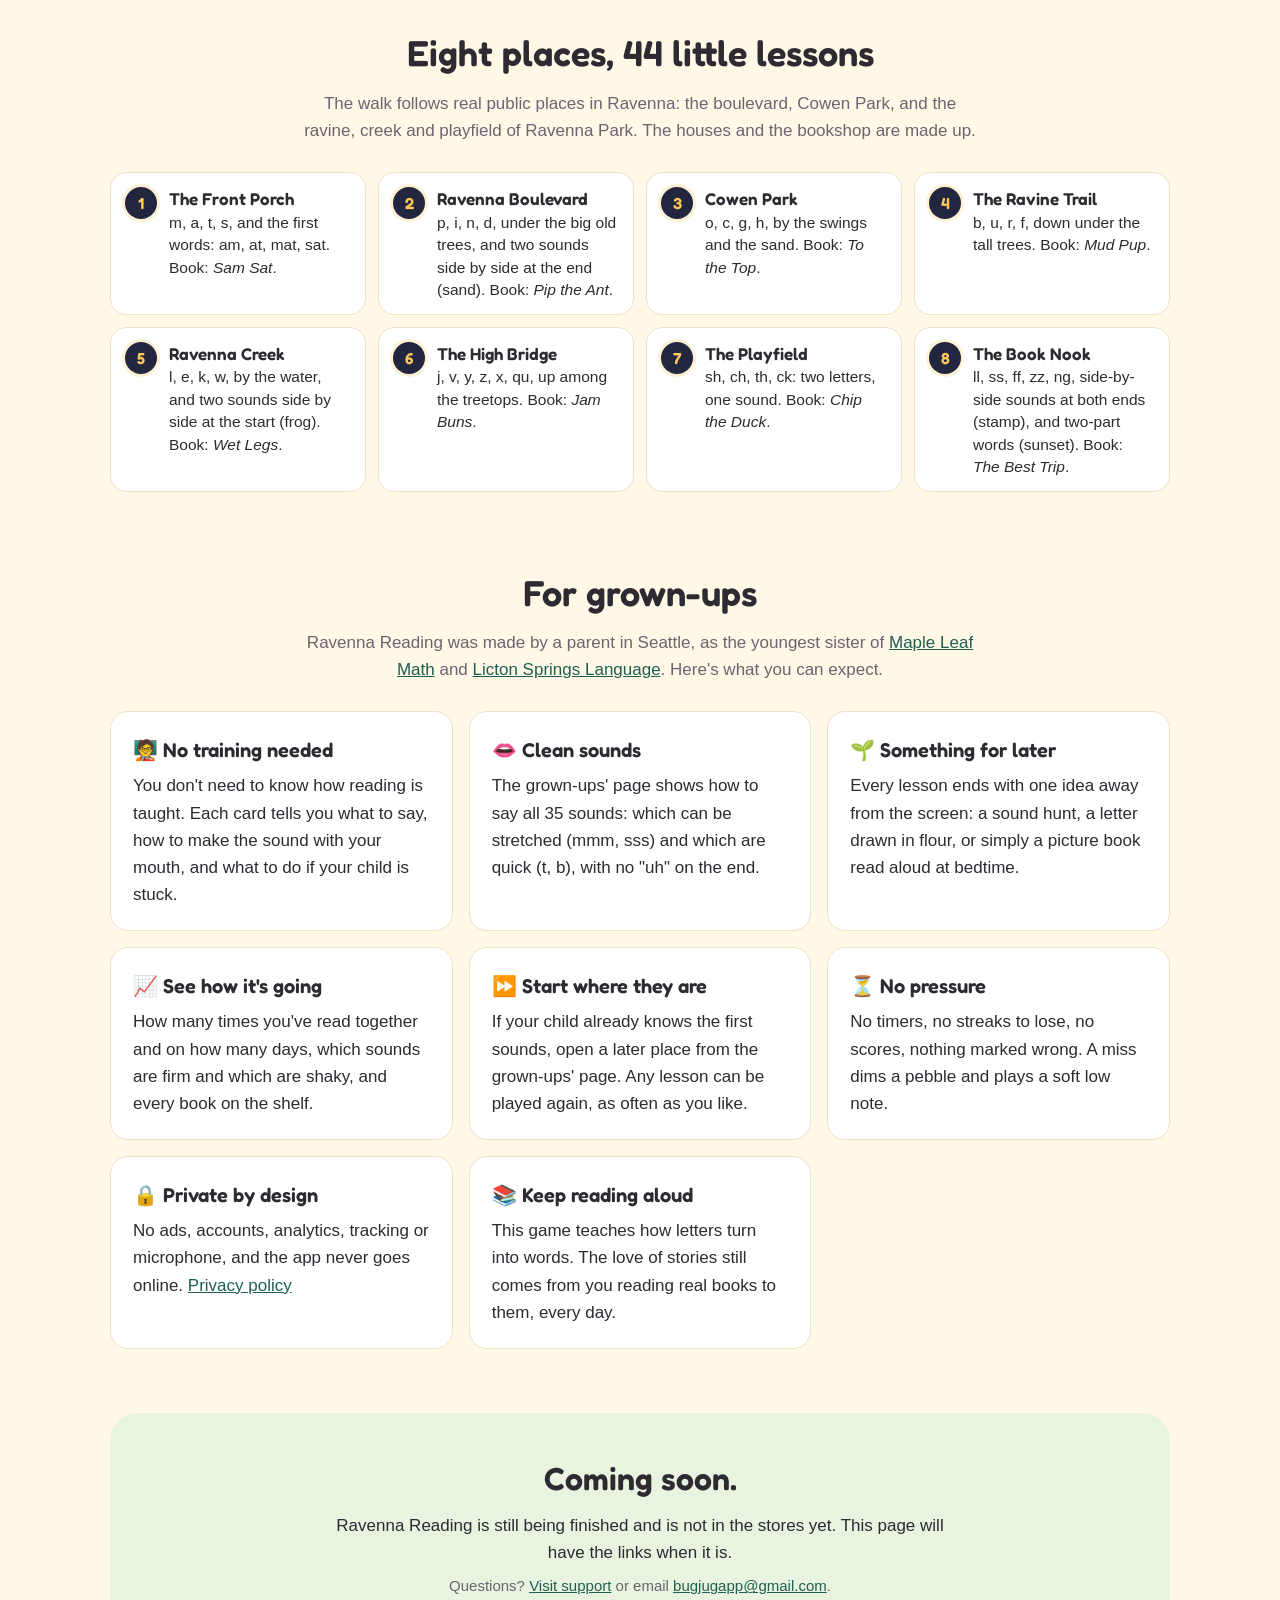
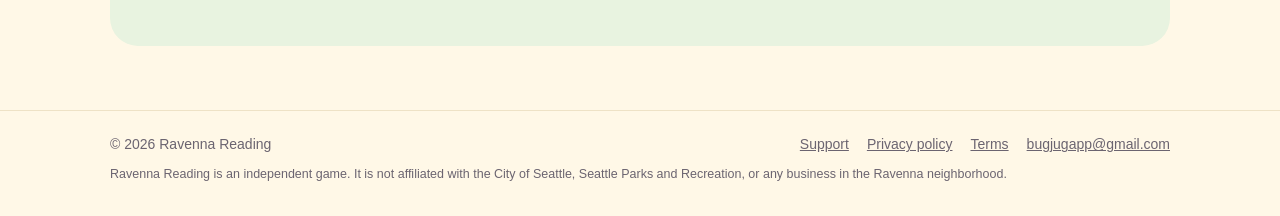
==== commit 98c326bb: "Site: 44 lessons, with sounds side by side taught earlier Co-Authored-By: Claude Opus 5.5 <noreply@a" ====
--- a/index.html
+++ b/index.html
@@ -180,18 +180,18 @@
   </div>
 
   <section class="chapters" id="places">
-    <h2>Eight places, 42 little lessons</h2>
+    <h2>Eight places, 44 little lessons</h2>
     <p>The walk follows real public places in Ravenna: the boulevard, Cowen Park, and the ravine,
       creek and playfield of Ravenna Park. The houses and the bookshop are made up.</p>
     <ol>
       <li><strong>The Front Porch</strong>m, a, t, s, and the first words: am, at, mat, sat. Book: <em>Sam Sat</em>.</li>
-      <li><strong>Ravenna Boulevard</strong>p, i, n, d, under the big old trees. Book: <em>Pip the Ant</em>.</li>
+      <li><strong>Ravenna Boulevard</strong>p, i, n, d, under the big old trees, and two sounds side by side at the end (sand). Book: <em>Pip the Ant</em>.</li>
       <li><strong>Cowen Park</strong>o, c, g, h, by the swings and the sand. Book: <em>To the Top</em>.</li>
       <li><strong>The Ravine Trail</strong>b, u, r, f, down under the tall trees. Book: <em>Mud Pup</em>.</li>
-      <li><strong>Ravenna Creek</strong>l, e, k, w, by the water. Book: <em>Wet Legs</em>.</li>
+      <li><strong>Ravenna Creek</strong>l, e, k, w, by the water, and two sounds side by side at the start (frog). Book: <em>Wet Legs</em>.</li>
       <li><strong>The High Bridge</strong>j, v, y, z, x, qu, up among the treetops. Book: <em>Jam Buns</em>.</li>
       <li><strong>The Playfield</strong>sh, ch, th, ck: two letters, one sound. Book: <em>Chip the Duck</em>.</li>
-      <li><strong>The Book Nook</strong>ll, ss, ff, zz, ng, and two sounds side by side (frog, nest). Book: <em>The Best Trip</em>.</li>
+      <li><strong>The Book Nook</strong>ll, ss, ff, zz, ng, side-by-side sounds at both ends (stamp), and two-part words (sunset). Book: <em>The Best Trip</em>.</li>
     </ol>
   </section>
 
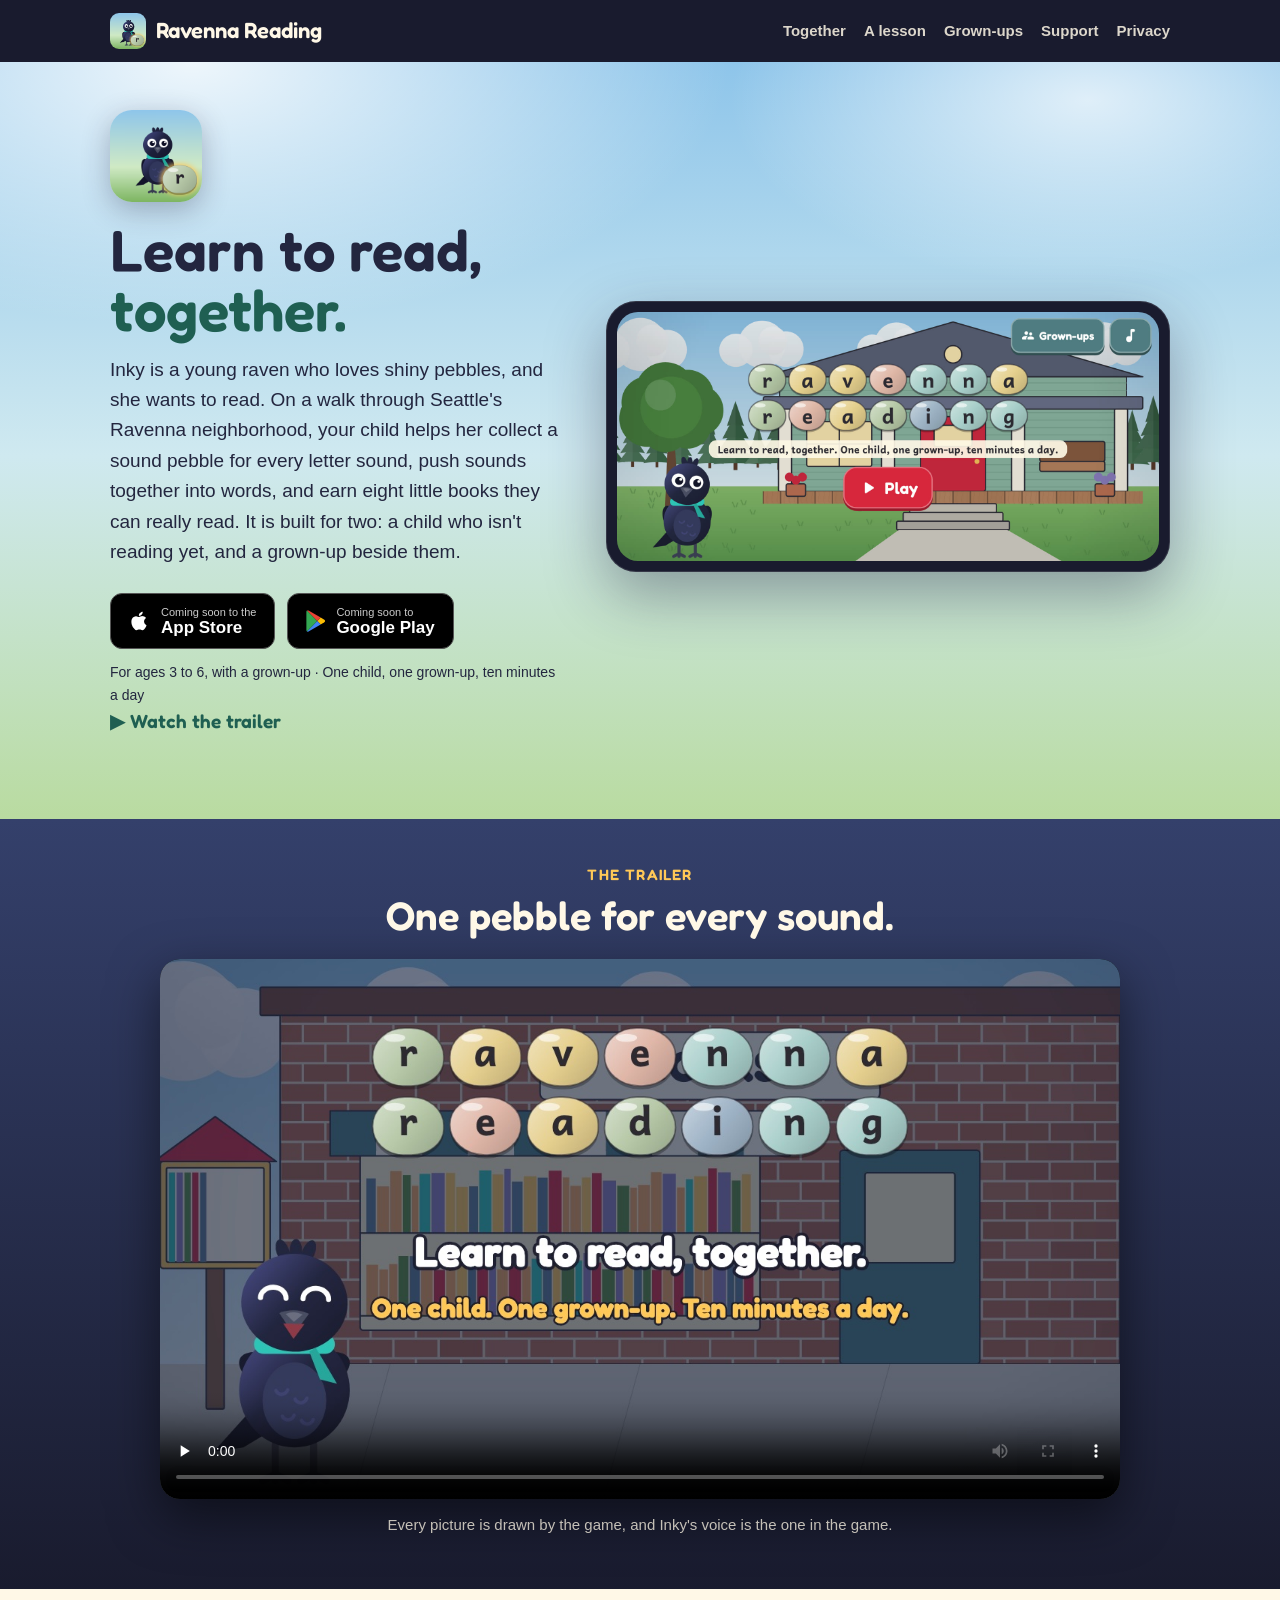
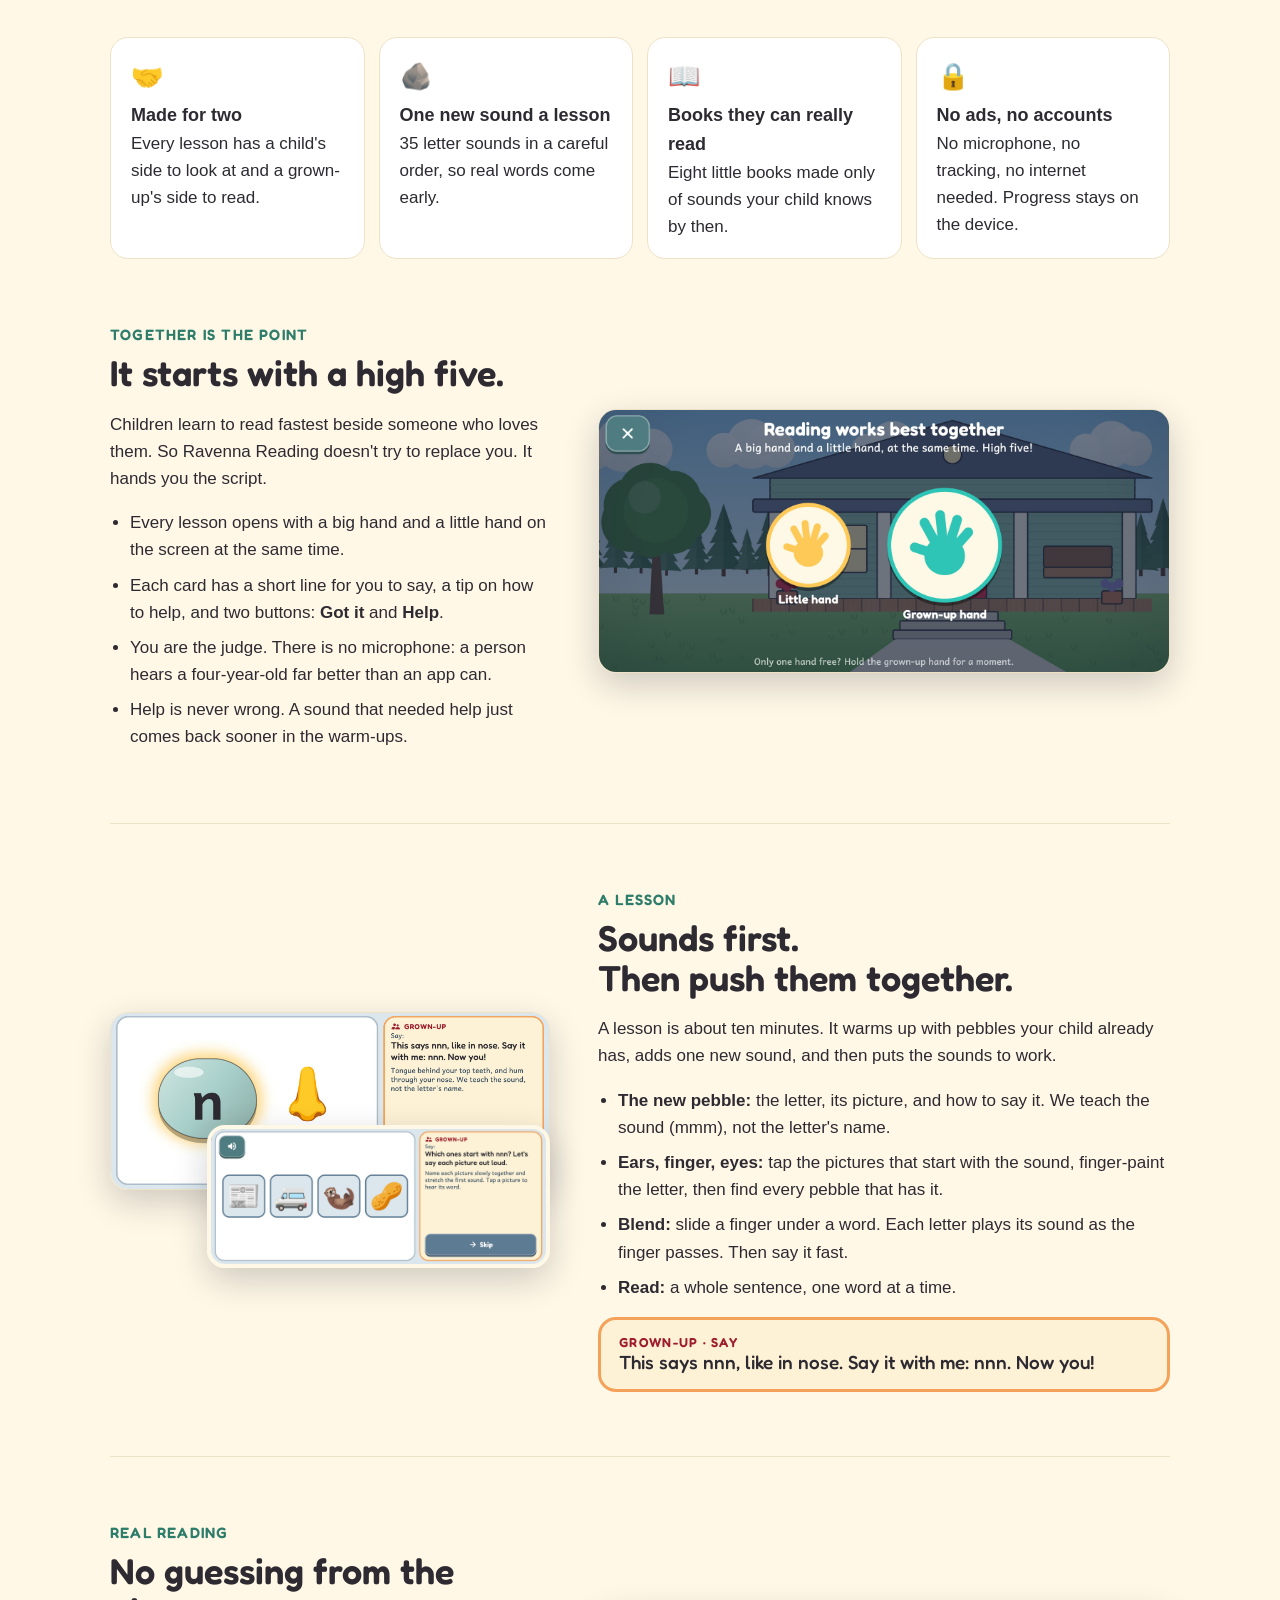
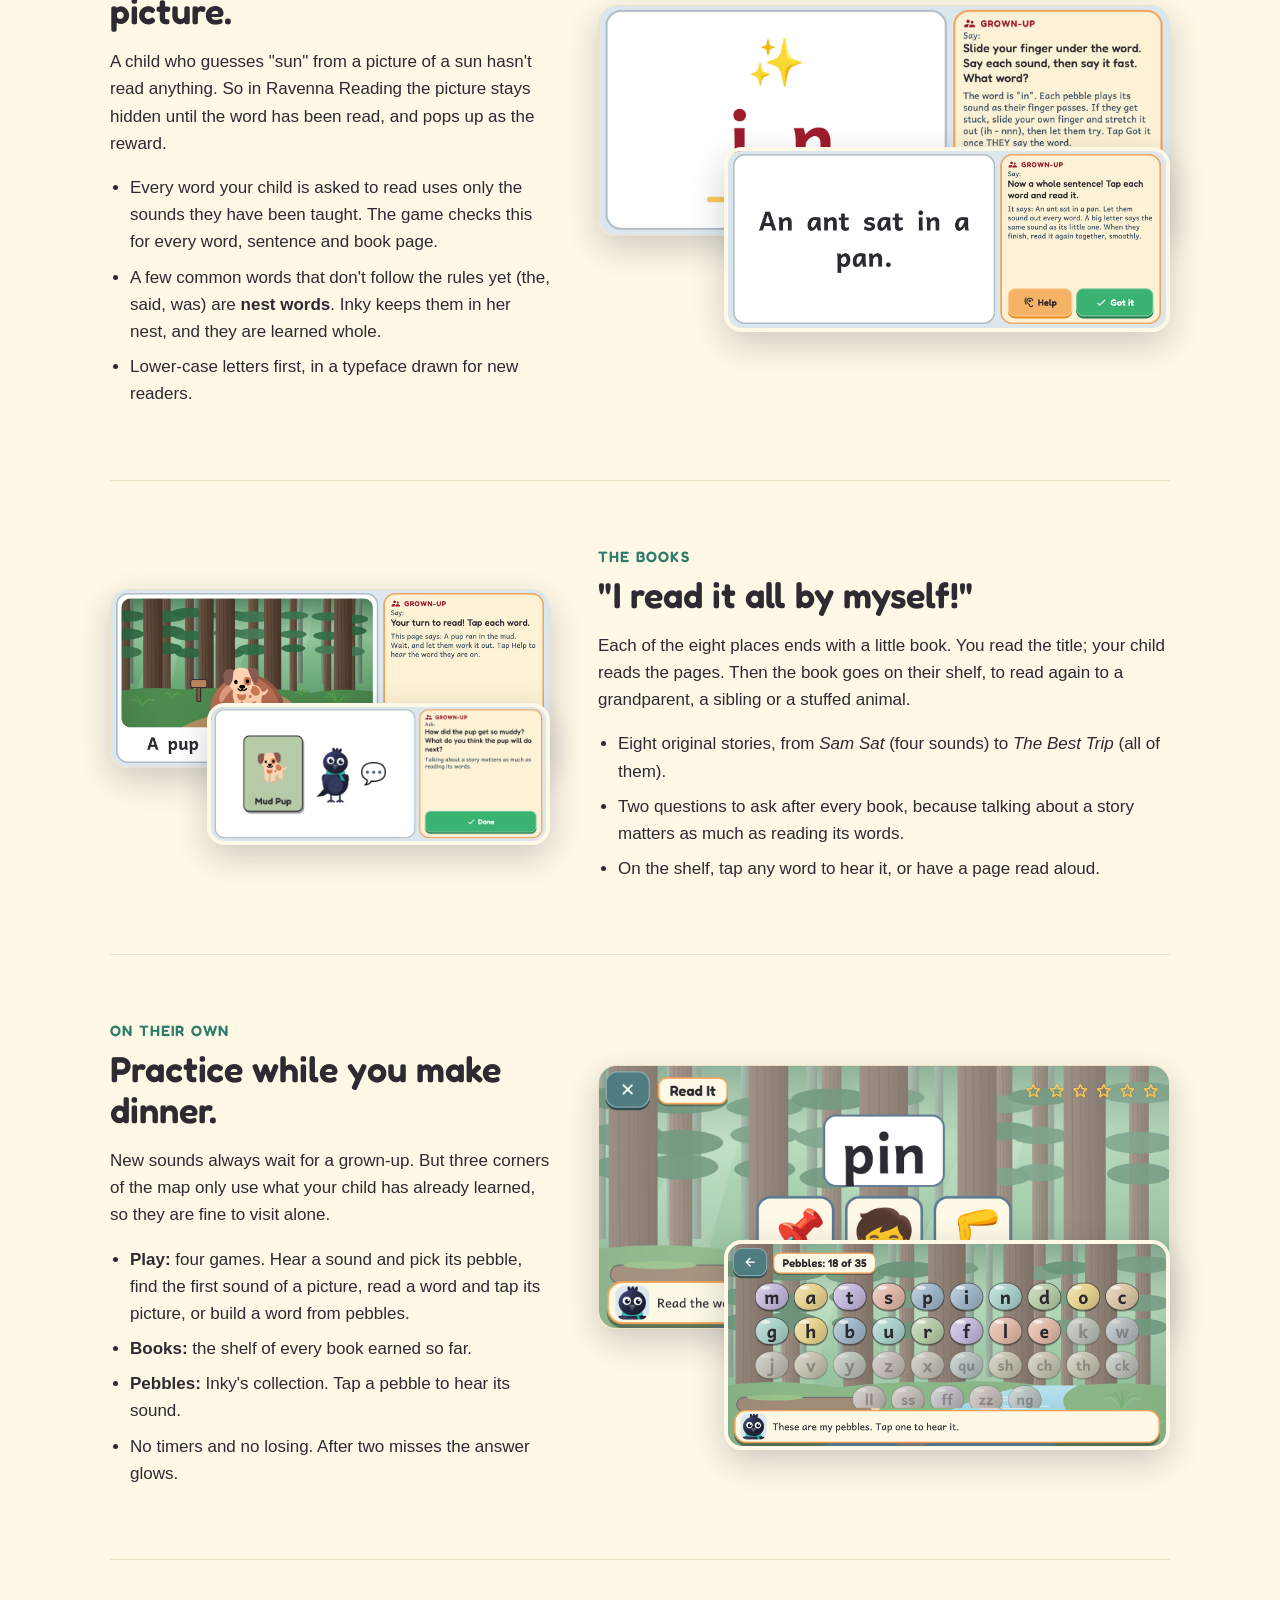
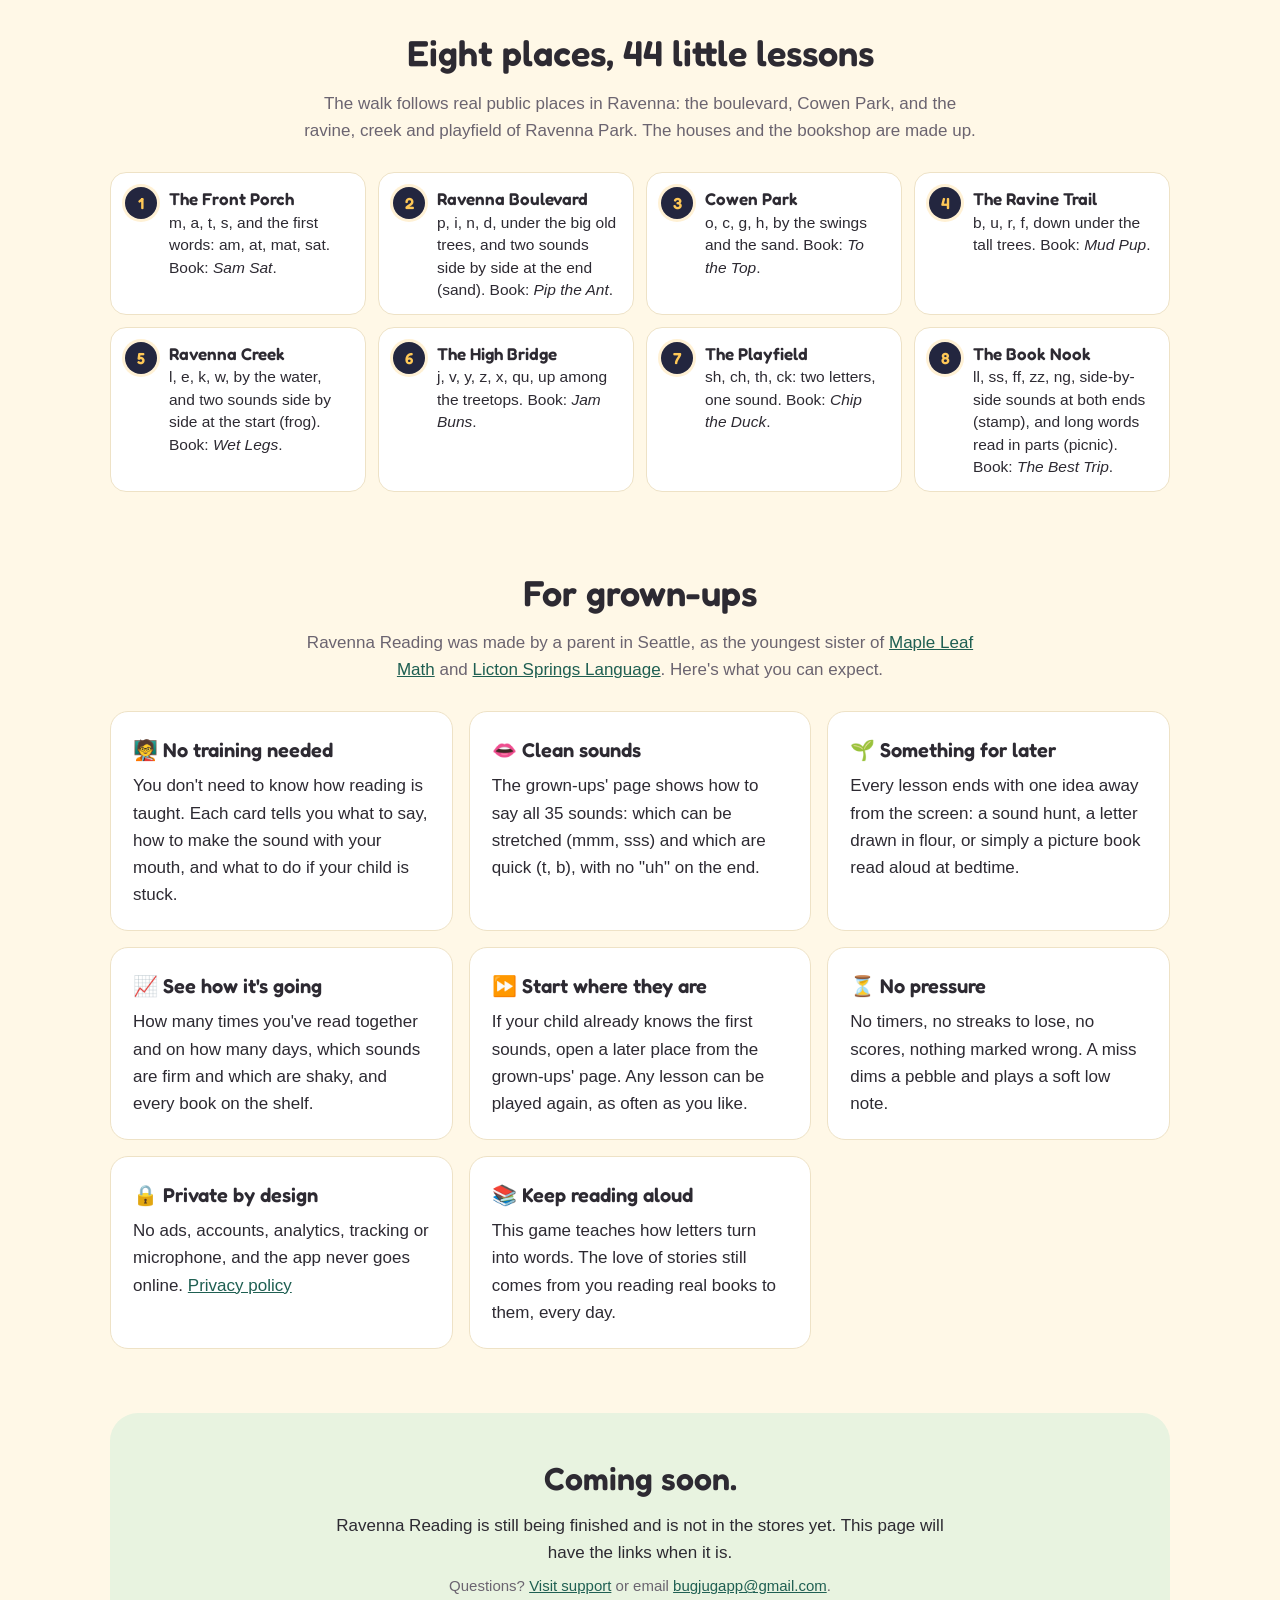
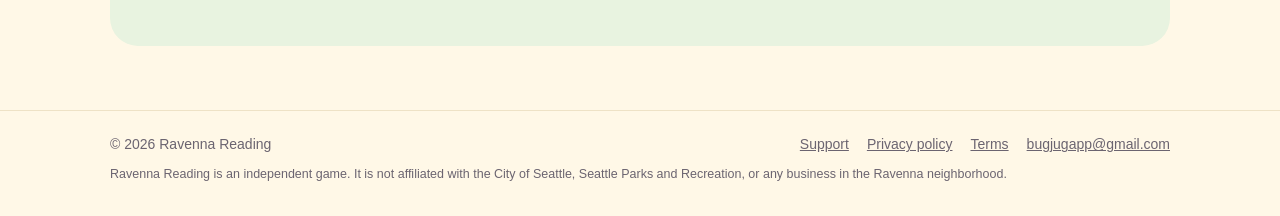
==== commit da84eb27: "Site: the Book Nook teaches long words in parts Co-Authored-By: Claude Opus 5.5 <noreply@anthropic.c" ====
--- a/index.html
+++ b/index.html
@@ -191,7 +191,7 @@
       <li><strong>Ravenna Creek</strong>l, e, k, w, by the water, and two sounds side by side at the start (frog). Book: <em>Wet Legs</em>.</li>
       <li><strong>The High Bridge</strong>j, v, y, z, x, qu, up among the treetops. Book: <em>Jam Buns</em>.</li>
       <li><strong>The Playfield</strong>sh, ch, th, ck: two letters, one sound. Book: <em>Chip the Duck</em>.</li>
-      <li><strong>The Book Nook</strong>ll, ss, ff, zz, ng, side-by-side sounds at both ends (stamp), and two-part words (sunset). Book: <em>The Best Trip</em>.</li>
+      <li><strong>The Book Nook</strong>ll, ss, ff, zz, ng, side-by-side sounds at both ends (stamp), and long words read in parts (picnic). Book: <em>The Best Trip</em>.</li>
     </ol>
   </section>
 
